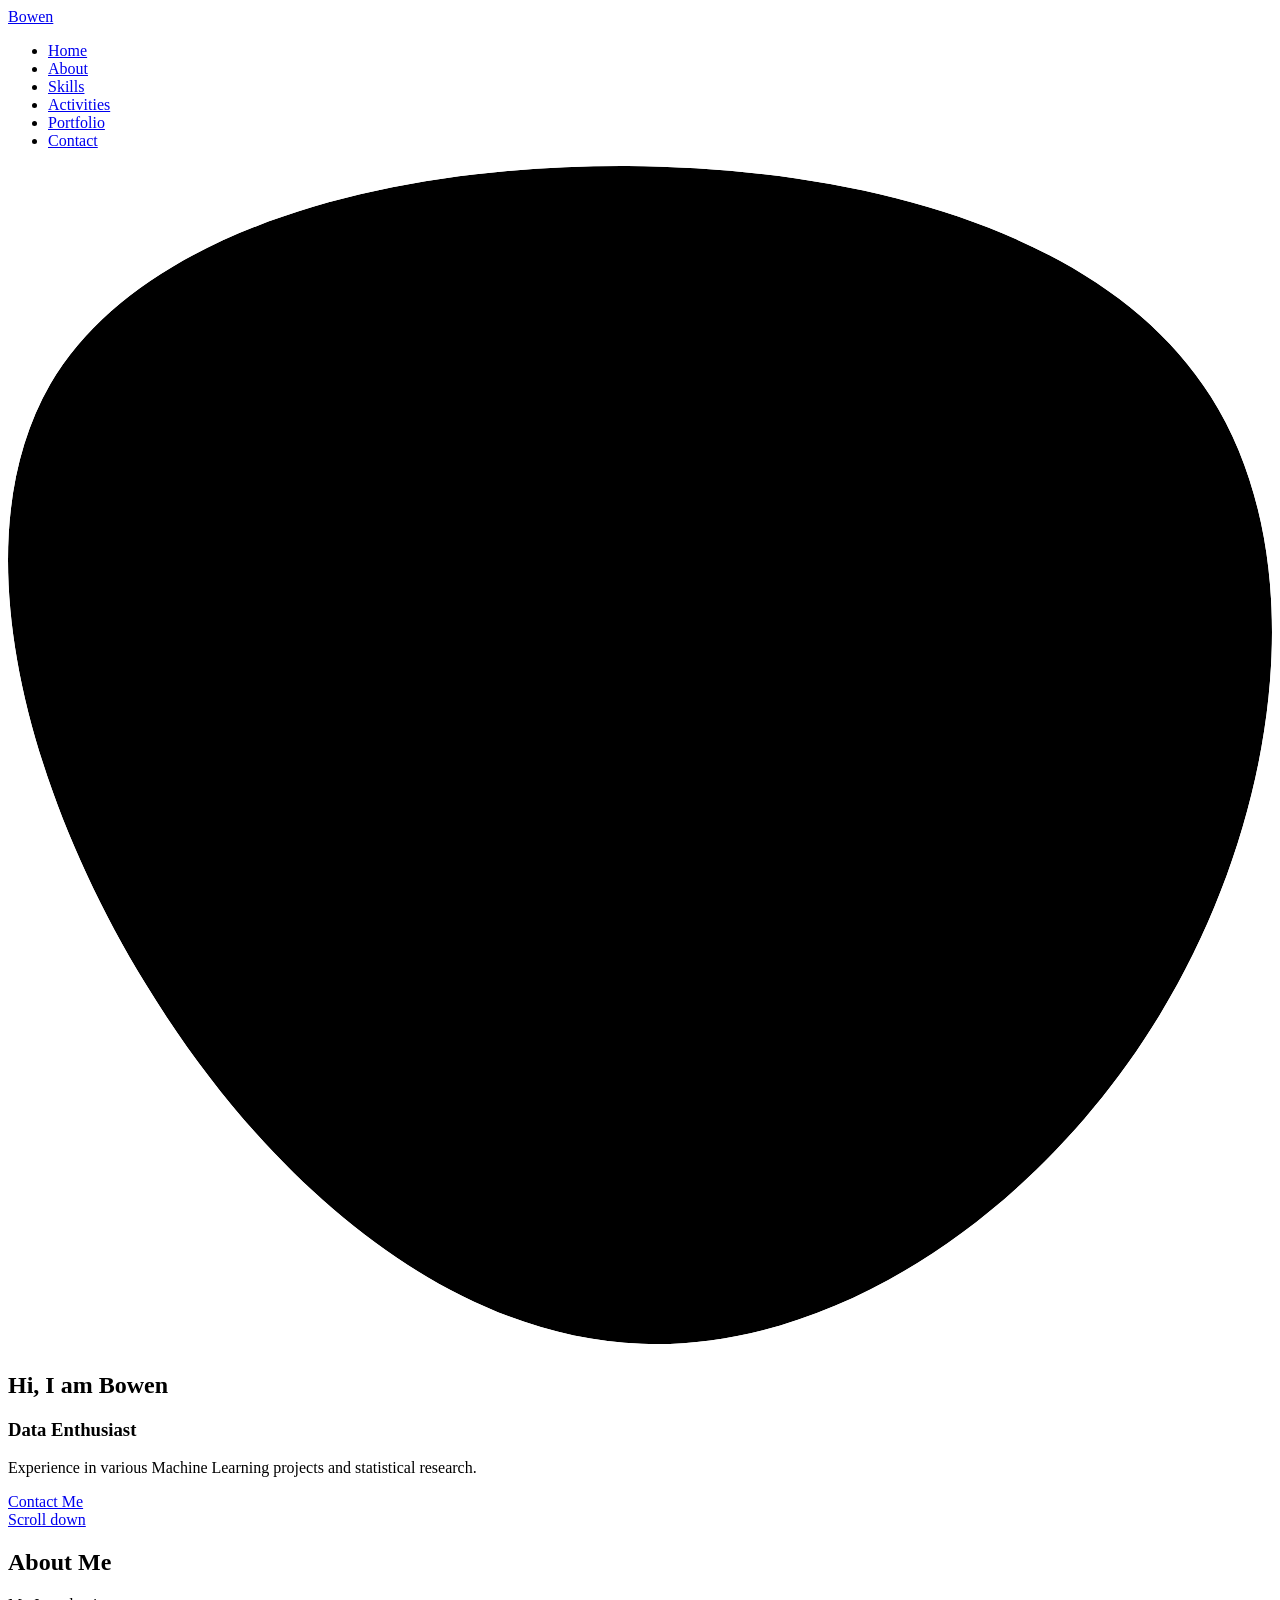
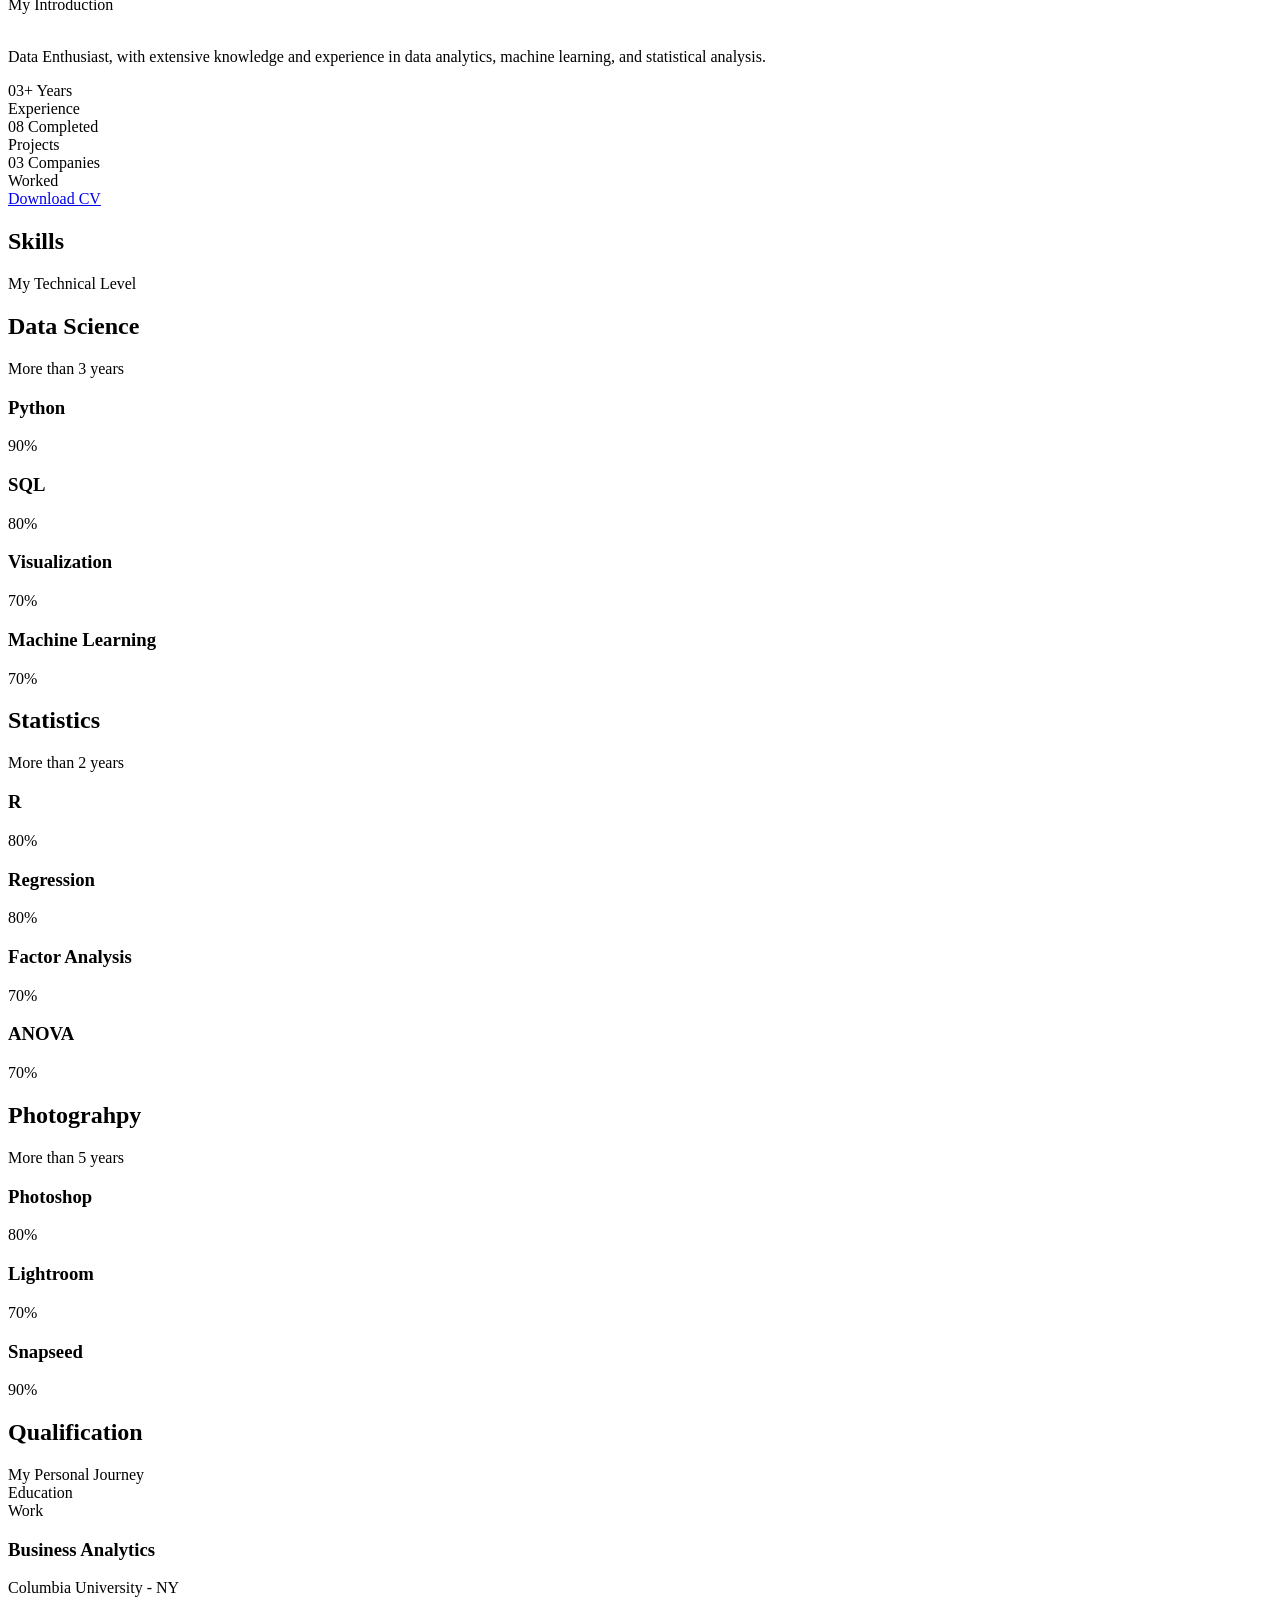
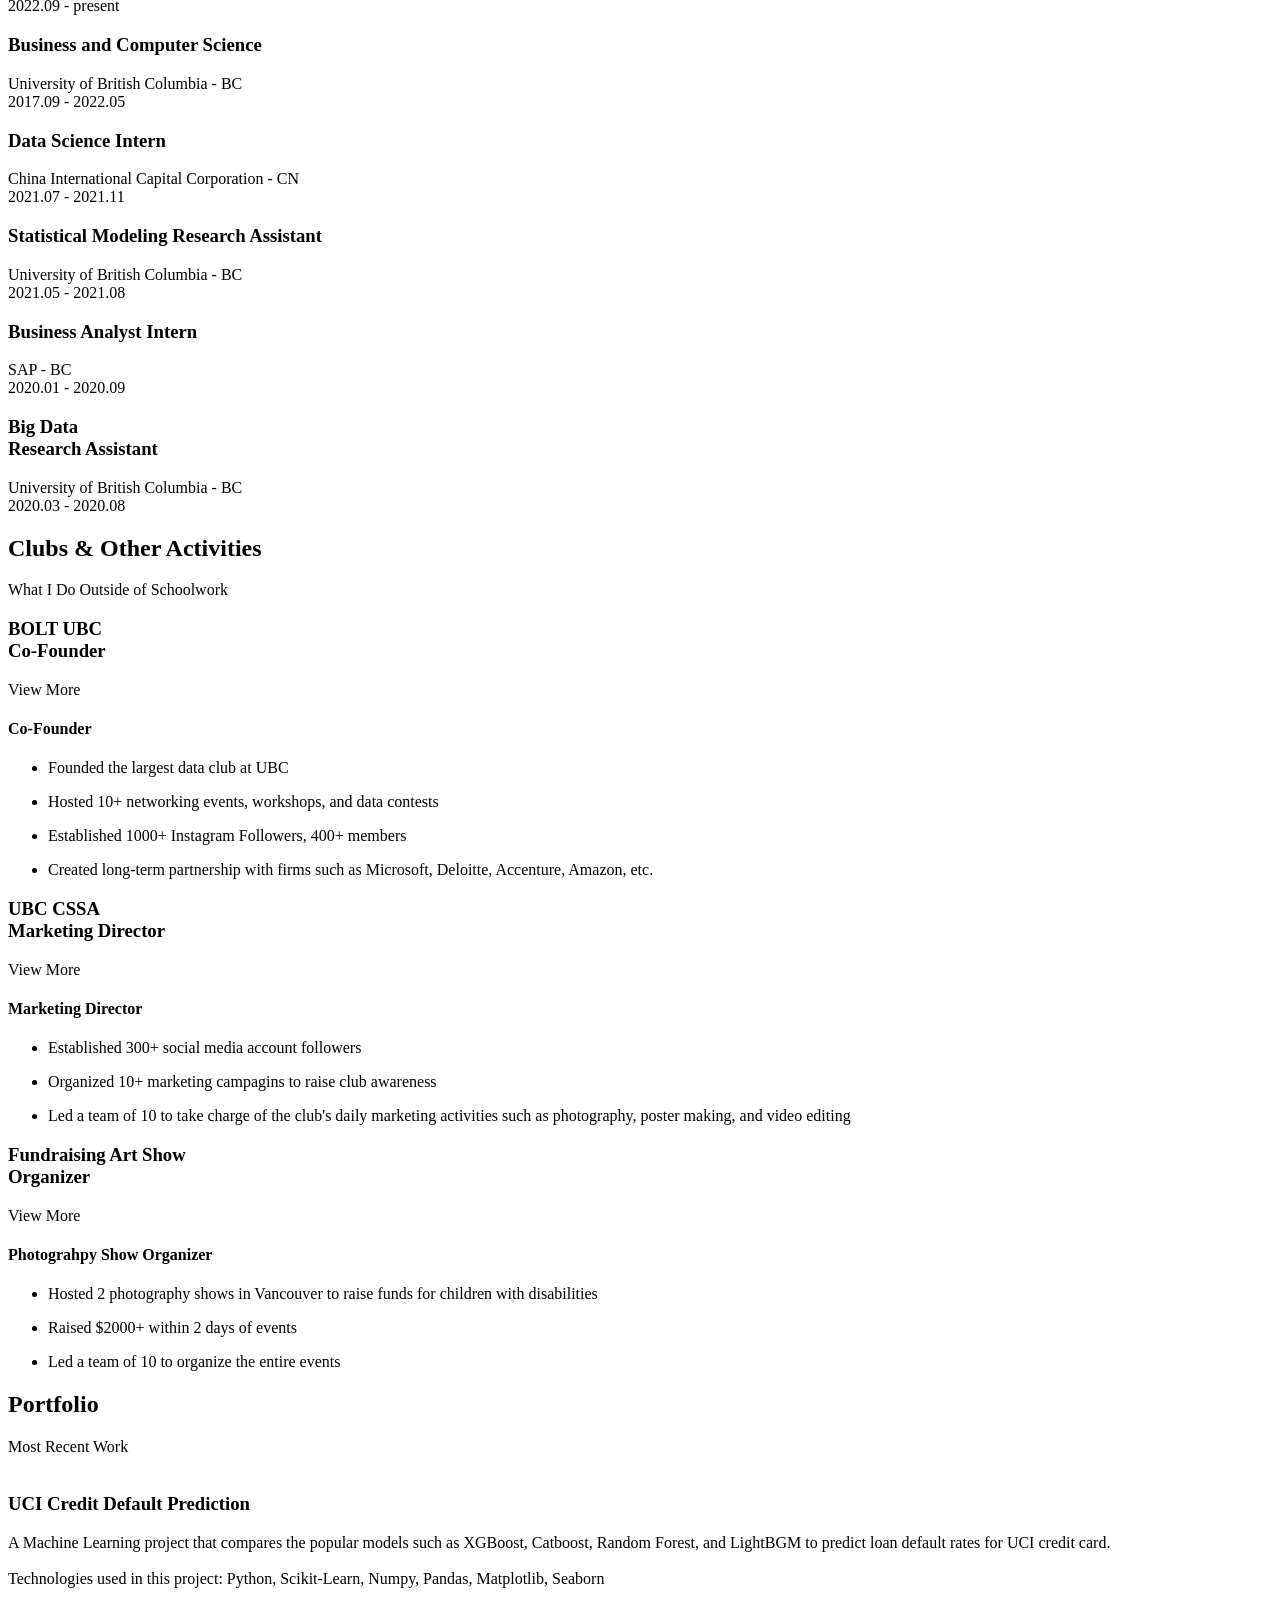
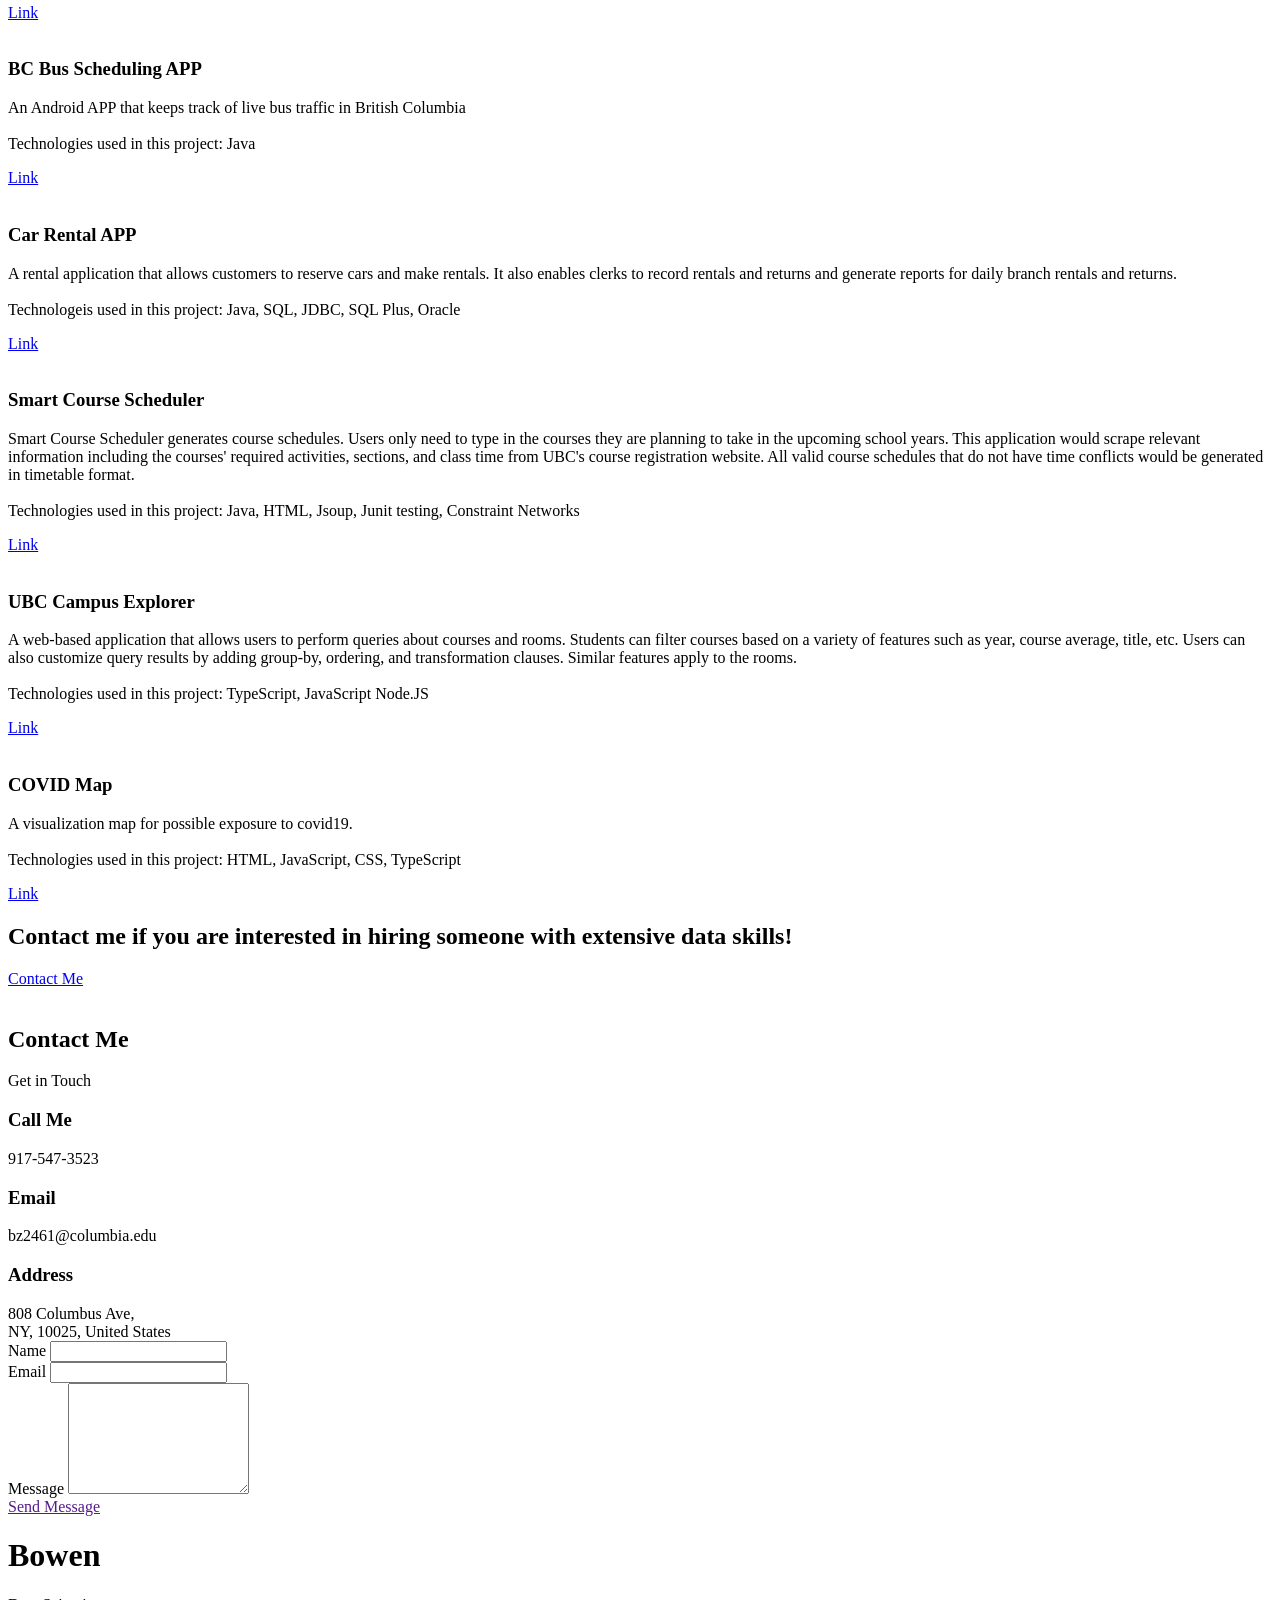
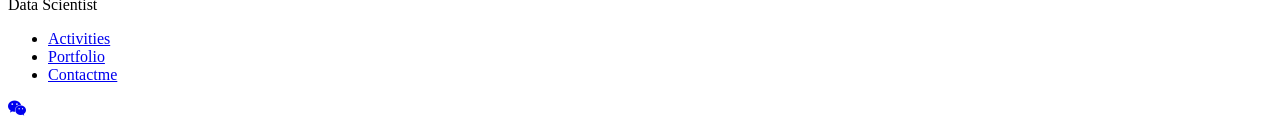
==== index.html @ bcf2b5b4 "Add files via upload" ====
<!DOCTYPE html>
<html lang="en">
  <head>
    <meta charset="UTF-8" />
    <meta name="viewport" content="width=device-width, initial-scale=1.0" />

    <!--==================== UNICONS ====================-->
    <link
      rel="stylesheet"
      href="https://unicons.iconscout.com/release/v4.0.0/css/line.css"
    />

    <!--==================== WeChat CSS ====================-->
    <link
      rel="stylesheet"
      href="https://cdnjs.cloudflare.com/ajax/libs/font-awesome/4.7.0/css/font-awesome.min.css"
    />

    <!--==================== SWIPER CSS ====================-->
    <link rel="stylesheet" href="assets/css/swiper-bundle.min.css" />

    <!--==================== CSS ====================-->
    <link rel="stylesheet" href="assets/css/styles.css" />

    <title>Responsive Portfolio Website</title>
  </head>
  <body>
    <!--==================== HEADER ====================-->
    <header class="header" id="header">
      <nav class="nav container">
        <a href="#" class="nav__logo">Bowen</a>
        <div class="nav__menu" id="nav-menu">
          <ul class="nav__list grid">
            <li class="nav__item">
              <a href="#home" class="nav__link active-link">
                <i class="uil uil-estate nav__icon"></i> Home
              </a>
            </li>
            <li class="nav__item">
              <a href="#about" class="nav__link">
                <i class="uil uil-user nav__icon"></i> About
              </a>
            </li>
            <li class="nav__item">
              <a href="#skills" class="nav__link">
                <i class="uil uil-file-alt nav__icon"></i> Skills
              </a>
            </li>
            <li class="nav__item">
              <a href="#services" class="nav__link">
                <i class="uil uil-rocket nav__icon"></i> Activities
              </a>
            </li>
            <li class="nav__item">
              <a href="#portfolio" class="nav__link">
                <i class="uil uil-scenery nav__icon"></i> Portfolio
              </a>
            </li>
            <li class="nav__item">
              <a href="#contact" class="nav__link">
                <i class="uil uil-message nav__icon"></i> Contact
              </a>
            </li>
          </ul>
          <i class="uil uil-times nav__close" id="nav-close"></i>
        </div>

        <div class="nav__btns">
          <!--Theme Change Button-->
          <i class="uil uil-moon change__theme" id="theme-button"></i>

          <div class="nav__toggle" id="nav-toggle">
            <i class="uil uil-apps"></i>
          </div>
        </div>
      </nav>
    </header>

    <!--==================== MAIN ====================-->
    <main class="main">
      <!--==================== HOME ====================-->
      <section class="home section" id="home">
        <div class="home__container container grid">
          <div class="home__content grid">
            <div class="home__social">
              <a
                href="https://www.linkedin.com/in/bowen-zhang0720/"
                target="_blank"
                class="home__social-icon"
              >
                <i class="uil uil-linkedin-alt"></i>
              </a>
              <a
                href="https://www.instagram.com/bowenzhang99/"
                target="_blank"
                class="home__social-icon"
              >
                <i class="uil uil-instagram alt"></i>
              </a>
              <a
                href="https://github.com/donottakemyusername"
                target="_blank"
                class="home__social-icon"
              >
                <i class="uil uil-github-alt"></i>
              </a>
            </div>

            <div class="home__img">
              <svg
                class="home__blob"
                viewBox="0 0 200 187"
                xmlns="http://www.w3.org/2000/svg"
                xmlns:xlink="http://www.w3.org/1999/xlink"
              >
                <mask id="mask0" mask-type="alpha">
                  <path
                    d="M190.312 36.4879C206.582 62.1187 201.309 102.826 182.328 134.186C163.346 165.547 
                    130.807 187.559 100.226 186.353C69.6454 185.297 41.0228 161.023 21.7403 129.362C2.45775 
                    97.8511 -7.48481 59.1033 6.67581 34.5279C20.9871 10.1032 59.7028 -0.149132 97.9666 
                    0.00163737C136.23 0.303176 174.193 10.857 190.312 36.4879Z"
                  />
                </mask>
                <g mask="url(#mask0)">
                  <path
                    d="M190.312 36.4879C206.582 62.1187 201.309 102.826 182.328 134.186C163.346 
                    165.547 130.807 187.559 100.226 186.353C69.6454 185.297 41.0228 161.023 21.7403 
                    129.362C2.45775 97.8511 -7.48481 59.1033 6.67581 34.5279C20.9871 10.1032 59.7028 
                    -0.149132 97.9666 0.00163737C136.23 0.303176 174.193 10.857 190.312 36.4879Z"
                  />
                  <image
                    class="home__blob-img"
                    x="4.5"
                    y="5"
                    xlink:href="assets/img/perfil.png"
                  />
                </g>
              </svg>
            </div>

            <div class="home__data">
              <h1 class="home__title">Hi, I am Bowen</h1>
              <h3 class="home__subtitle">Data Enthusiast</h3>
              <p class="home__description">
                Experience in various Machine Learning projects and statistical
                research.
              </p>
              <a href="#contact" class="button button--flex">
                Contact Me<i class="uil uil-message button__icon"></i>
              </a>
            </div>
          </div>
          <div class="home__scroll">
            <a href="#about" class="home__scroll-button button--flex">
              <i class="uil uil-mouse-alt home__scroll-mouse"></i>
              <span class="home__scroll-name">Scroll down</span>
              <i class="uil uil-arrow-down home__scroll-arrow"></i>
            </a>
          </div>
        </div>
      </section>

      <!--==================== ABOUT ====================-->
      <section class="about section" id="about">
        <h2 class="section__title">About Me</h2>
        <span class="section__subtitle">My Introduction</span>

        <div class="about__container container grid">
          <img src="assets/img/about.jpg" alt="" class="about__img" />

          <div class="about__data">
            <p class="about__description">
              Data Enthusiast, with extensive knowledge and experience in data
              analytics, machine learning, and statistical analysis.
            </p>

            <div class="about__info">
              <div>
                <span class="about__info-title">03+</span>
                <span class="about__info-name"
                  >Years <br />
                  Experience</span
                >
              </div>
              <div>
                <span class="about__info-title">08</span>
                <span class="about__info-name"
                  >Completed <br />
                  Projects</span
                >
              </div>
              <div>
                <span class="about__info-title">03</span>
                <span class="about__info-name"
                  >Companies <br />
                  Worked</span
                >
              </div>
            </div>

            <div class="about__buttons">
              <a
                download=""
                href="assets/pdf/Bowen-Cv.pdf"
                class="button button--flex"
              >
                Download CV<i class="uil uil-download-alt button__icon"></i>
              </a>
            </div>
          </div>
        </div>
      </section>

      <!--==================== SKILLS ====================-->
      <section class="skills section" id="skills">
        <h2 class="section__title">Skills</h2>
        <span class="section__subtitle">My Technical Level</span>

        <div class="skills__container container grid">
          <div>
            <!--==================== SKILLS 1====================-->
            <div class="skills__content skills__open">
              <div class="skills__header">
                <i class="uil uil-database skills__icon"></i>

                <div>
                  <h1 class="skills__titles">Data Science</h1>
                  <span class="skills__subtitle">More than 3 years</span>
                </div>

                <i class="uil uil-angle-down skills__arrow"></i>
              </div>
              <div class="skills__list grid">
                <div class="skills__data">
                  <div class="skills__titles">
                    <h3 class="skills__name">Python</h3>
                    <span class="skills__number">90%</span>
                  </div>
                  <div class="skills__bar">
                    <span class="skills__percentage skills__python"></span>
                  </div>
                </div>

                <div class="skills__data">
                  <div class="skills__titles">
                    <h3 class="skills__name">SQL</h3>
                    <span class="skills__number">80%</span>
                  </div>
                  <div class="skills__bar">
                    <span class="skills__percentage skills__sql"></span>
                  </div>
                </div>

                <div class="skills__data">
                  <div class="skills__titles">
                    <h3 class="skills__name">Visualization</h3>
                    <span class="skills__number">70%</span>
                  </div>
                  <div class="skills__bar">
                    <span
                      class="skills__percentage skills__visualization"
                    ></span>
                  </div>
                </div>

                <div class="skills__data">
                  <div class="skills__titles">
                    <h3 class="skills__name">Machine Learning</h3>
                    <span class="skills__number">70%</span>
                  </div>
                  <div class="skills__bar">
                    <span class="skills__percentage skills__ml"></span>
                  </div>
                </div>
              </div>
            </div>

            <!--==================== SKILLS 2====================-->
            <div class="skills__content skills__close">
              <div class="skills__header">
                <i class="uil uil-chart skills__icon"></i>

                <div>
                  <h1 class="skills__titles">Statistics</h1>
                  <span class="skills__subtitle">More than 2 years</span>
                </div>

                <i class="uil uil-angle-down skills__arrow"></i>
              </div>
              <div class="skills__list grid">
                <div class="skills__data">
                  <div class="skills__titles">
                    <h3 class="skills__name">R</h3>
                    <span class="skills__number">80%</span>
                  </div>
                  <div class="skills__bar">
                    <span class="skills__percentage skills__r"></span>
                  </div>
                </div>

                <div class="skills__data">
                  <div class="skills__titles">
                    <h3 class="skills__name">Regression</h3>
                    <span class="skills__number">80%</span>
                  </div>
                  <div class="skills__bar">
                    <span class="skills__percentage skills__regression"></span>
                  </div>
                </div>

                <div class="skills__data">
                  <div class="skills__titles">
                    <h3 class="skills__name">Factor Analysis</h3>
                    <span class="skills__number">70%</span>
                  </div>
                  <div class="skills__bar">
                    <span class="skills__percentage skills__fa"></span>
                  </div>
                </div>

                <div class="skills__data">
                  <div class="skills__titles">
                    <h3 class="skills__name">ANOVA</h3>
                    <span class="skills__number">70%</span>
                  </div>
                  <div class="skills__bar">
                    <span class="skills__percentage skills__anova"></span>
                  </div>
                </div>
              </div>
            </div>
          </div>

          <div>
            <!--==================== SKILLS 3====================-->
            <div class="skills__content skills__close">
              <div class="skills__header">
                <i class="uil uil-camera skills__icon"></i>

                <div>
                  <h1 class="skills__titles">Photograhpy</h1>
                  <span class="skills__subtitle">More than 5 years</span>
                </div>

                <i class="uil uil-angle-down skills__arrow"></i>
              </div>
              <div class="skills__list grid">
                <div class="skills__data">
                  <div class="skills__titles">
                    <h3 class="skills__name">Photoshop</h3>
                    <span class="skills__number">80%</span>
                  </div>
                  <div class="skills__bar">
                    <span class="skills__percentage skills__photoshop"></span>
                  </div>
                </div>

                <div class="skills__data">
                  <div class="skills__titles">
                    <h3 class="skills__name">Lightroom</h3>
                    <span class="skills__number">70%</span>
                  </div>
                  <div class="skills__bar">
                    <span class="skills__percentage skills__lightroom"></span>
                  </div>
                </div>

                <div class="skills__data">
                  <div class="skills__titles">
                    <h3 class="skills__name">Snapseed</h3>
                    <span class="skills__number">90%</span>
                  </div>
                  <div class="skills__bar">
                    <span class="skills__percentage skills__snapseed"></span>
                  </div>
                </div>
              </div>
            </div>
          </div>
        </div>
      </section>

      <!--==================== QUALIFICATION ====================-->
      <section class="qualification section">
        <h2 class="section__title">Qualification</h2>
        <span class="section__subtitle">My Personal Journey</span>

        <div class="qualification__container container">
          <div class="qualification__tabs">
            <div
              class="qualification__button button--flex qualification__active"
              data-target="#education"
            >
              <i class="uil uil-graduation-cap qualification__icon"></i>
              Education
            </div>

            <div class="qualification__button button--flex" data-target="#work">
              <i class="uil uil-briefcase qualification__icon"></i>
              Work
            </div>
          </div>

          <div class="qualification__sections">
            <!--==================== QUALIFICATION CONTENT 1 ====================-->
            <div
              class="qualification__content qualification__active"
              data-content
              id="education"
            >
              <!--==================== QUALIFICATION 1 ====================-->
              <div class="qualification__data">
                <div>
                  <h3 class="qualification__title">Business Analytics</h3>
                  <span class="qualification__subtitle"
                    >Columbia University - NY</span
                  >
                  <div class="qualification__calendar">
                    <i class="uil uil-calendar-alt"></i>
                    2022.09 - present
                  </div>
                </div>

                <div>
                  <span class="qualification__rounder"></span>
                  <span class="qualification__line"></span>
                </div>
              </div>

              <!--==================== QUALIFICATION 2 ====================-->
              <div class="qualification__data">
                <div></div>
                <div>
                  <span class="qualification__rounder"></span>
                </div>
                <div>
                  <h3 class="qualification__title">
                    Business and Computer Science
                  </h3>
                  <span class="qualification__subtitle"
                    >University of British Columbia - BC</span
                  >
                  <div class="qualification__calendar">
                    <i class="uil uil-calendar-alt"></i>
                    2017.09 - 2022.05
                  </div>
                </div>
              </div>
            </div>

            <!--==================== QUALIFICATION CONTENT 2 ====================-->
            <div class="qualification__content" data-content id="work">
              <!--==================== QUALIFICATION 1 ====================-->
              <div class="qualification__data">
                <div>
                  <h3 class="qualification__title">Data Science Intern</h3>
                  <span class="qualification__subtitle"
                    >China International Capital Corporation - CN</span
                  >
                  <div class="qualification__calendar">
                    <i class="uil uil-calendar-alt"></i>
                    2021.07 - 2021.11
                  </div>
                </div>

                <div>
                  <span class="qualification__rounder"></span>
                  <span class="qualification__line"></span>
                </div>
              </div>

              <!--==================== QUALIFICATION 2 ====================-->
              <div class="qualification__data">
                <div></div>
                <div>
                  <span class="qualification__rounder"></span>
                  <span class="qualification__line"></span>
                </div>
                <div>
                  <h3 class="qualification__title">
                    Statistical Modeling Research Assistant
                  </h3>
                  <span class="qualification__subtitle"
                    >University of British Columbia - BC</span
                  >
                  <div class="qualification__calendar">
                    <i class="uil uil-calendar-alt"></i>
                    2021.05 - 2021.08
                  </div>
                </div>
              </div>

              <!--==================== QUALIFICATION 3 ====================-->
              <div class="qualification__data">
                <div>
                  <h3 class="qualification__title">Business Analyst Intern</h3>
                  <span class="qualification__subtitle">SAP - BC</span>
                  <div class="qualification__calendar">
                    <i class="uil uil-calendar-alt"></i>
                    2020.01 - 2020.09
                  </div>
                </div>
                <div>
                  <span class="qualification__rounder"></span>
                  <span class="qualification__line"></span>
                </div>
              </div>

              <!--==================== QUALIFICATION 4 ====================-->
              <div class="qualification__data">
                <div></div>
                <div>
                  <span class="qualification__rounder"></span>
                </div>
                <div>
                  <h3 class="qualification__title">
                    Big Data <br />
                    Research Assistant
                  </h3>
                  <span class="qualification__subtitle"
                    >University of British Columbia - BC</span
                  >
                  <div class="qualification__calendar">
                    <i class="uil uil-calendar-alt"></i>
                    2020.03 - 2020.08
                  </div>
                </div>
              </div>
            </div>
          </div>
        </div>
      </section>

      <!--==================== SERVICES ====================-->
      <section class="services section" id="services">
        <h2 class="section__title">Clubs & Other Activities</h2>
        <span class="section__subtitle">What I Do Outside of Schoolwork</span>

        <div class="services__container container grid">
          <!--==================== SERVICES 1 ====================-->
          <div class="services__content">
            <div>
              <i class="uil uil-lightbulb-alt services__icon"></i>
              <h3 class="services__title">BOLT UBC <br />Co-Founder</h3>
            </div>

            <span
              class="button button--flex button--small button--link services__button"
            >
              View More
              <i class="uil uil-arrow-right button__icon"></i>
            </span>

            <div class="services__modal">
              <div class="services__modal-content">
                <h4 class="services__modal-title">Co-Founder</h4>
                <i class="uil uil-times services__modal-close"></i>

                <ul class="services__modal-services grid">
                  <li class="services__modal-service">
                    <i class="uil uil-check-circle services__modal-icon"></i>
                    <p>Founded the largest data club at UBC</p>
                  </li>
                  <li class="services__modal-service">
                    <i class="uil uil-check-circle services__modal-icon"></i>
                    <p>
                      Hosted 10+ networking events, workshops, and data contests
                    </p>
                  </li>
                  <li class="services__modal-service">
                    <i class="uil uil-check-circle services__modal-icon"></i>
                    <p>Established 1000+ Instagram Followers, 400+ members</p>
                  </li>
                  <li class="services__modal-service">
                    <i class="uil uil-check-circle services__modal-icon"></i>
                    <p>
                      Created long-term partnership with firms such as
                      Microsoft, Deloitte, Accenture, Amazon, etc.
                    </p>
                  </li>
                </ul>
              </div>
            </div>
          </div>
          <!--==================== SERVICES 2 ====================-->
          <div class="services__content">
            <div>
              <i class="uil uil-instagram services__icon"></i>
              <h3 class="services__title">
                UBC CSSA <br />
                Marketing Director
              </h3>
            </div>

            <span
              class="button button--flex button--small button--link services__button"
            >
              View More
              <i class="uil uil-arrow-right button__icon"></i>
            </span>

            <div class="services__modal">
              <div class="services__modal-content">
                <h4 class="services__modal-title">Marketing Director</h4>
                <i class="uil uil-times services__modal-close"></i>

                <ul class="services__modal-services grid">
                  <li class="services__modal-service">
                    <i class="uil uil-check-circle services__modal-icon"></i>
                    <p>Established 300+ social media account followers</p>
                  </li>
                  <li class="services__modal-service">
                    <i class="uil uil-check-circle services__modal-icon"></i>
                    <p>
                      Organized 10+ marketing campagins to raise club awareness
                    </p>
                  </li>
                  <li class="services__modal-service">
                    <i class="uil uil-check-circle services__modal-icon"></i>
                    <p>
                      Led a team of 10 to take charge of the club's daily
                      marketing activities such as photography, poster making,
                      and video editing
                    </p>
                  </li>
                </ul>
              </div>
            </div>
          </div>
          <!--==================== SERVICES 3 ====================-->
          <div class="services__content">
            <div>
              <i class="uil uil-dollar-alt services__icon"></i>
              <h3 class="services__title">
                Fundraising Art Show <br />
                Organizer
              </h3>
            </div>

            <span
              class="button button--flex button--small button--link services__button"
            >
              View More
              <i class="uil uil-arrow-right button__icon"></i>
            </span>

            <div class="services__modal">
              <div class="services__modal-content">
                <h4 class="services__modal-title">
                  Photograhpy Show Organizer
                </h4>
                <i class="uil uil-times services__modal-close"></i>

                <ul class="services__modal-services grid">
                  <li class="services__modal-service">
                    <i class="uil uil-check-circle services__modal-icon"></i>
                    <p>
                      Hosted 2 photography shows in Vancouver to raise funds for
                      children with disabilities
                    </p>
                  </li>
                  <li class="services__modal-service">
                    <i class="uil uil-check-circle services__modal-icon"></i>
                    <p>Raised $2000+ within 2 days of events</p>
                  </li>
                  <li class="services__modal-service">
                    <i class="uil uil-check-circle services__modal-icon"></i>
                    <p>Led a team of 10 to organize the entire events</p>
                  </li>
                </ul>
              </div>
            </div>
          </div>
        </div>
      </section>
      <!--==================== PORTFOLIO ====================-->
      <section class="portfolio section" id="portfolio">
        <h2 class="section__title">Portfolio</h2>
        <span class="section__subtitle">Most Recent Work</span>

        <div class="portfolio__container container swiper-container">
          <div class="swiper-wrapper">
            <!--==================== PORTFOLIO 1 ====================-->
            <div class="portfolio__content grid swiper-slide">
              <img
                src="assets/img/portfolio6.jpg"
                alt=""
                class="portfolio__img"
              />

              <div class="portfolio__data">
                <h3 class="portfolio__title">UCI Credit Default Prediction</h3>
                <p class="portfolio__description">
                  A Machine Learning project that compares the popular models
                  such as XGBoost, Catboost, Random Forest, and LightBGM to
                  predict loan default rates for UCI credit card.<br /><br />
                  Technologies used in this project: Python, Scikit-Learn,
                  Numpy, Pandas, Matplotlib, Seaborn
                </p>
                <a
                  href="https://github.com/donottakemyusername/UCI-Credit-Default-Prediction"
                  class="button button--flex button--small portfolio__button"
                >
                  Link
                  <i class="uil uil-arrow-right button__icon"></i>
                </a>
              </div>
            </div>
            <!--==================== PORTFOLIO 2 ====================-->
            <div class="portfolio__content grid swiper-slide">
              <img
                src="assets/img/portfolio5.jpg"
                alt=""
                class="portfolio__img"
              />

              <div class="portfolio__data">
                <h3 class="portfolio__title">BC Bus Scheduling APP</h3>
                <p class="portfolio__description">
                  An Android APP that keeps track of live bus traffic in British
                  Columbia<br /><br />Technologies used in this project: Java
                </p>
                <a
                  href="https://github.com/donottakemyusername/BC_Bus_Scheduling"
                  class="button button--flex button--small portfolio__button"
                >
                  Link
                  <i class="uil uil-arrow-right button__icon"></i>
                </a>
              </div>
            </div>
            <!--==================== PORTFOLIO 3 ====================-->
            <div class="portfolio__content grid swiper-slide">
              <img
                src="assets/img/portfolio7.jpg"
                alt=""
                class="portfolio__img"
              />

              <div class="portfolio__data">
                <h3 class="portfolio__title">Car Rental APP</h3>
                <p class="portfolio__description">
                  A rental application that allows customers to reserve cars and
                  make rentals. It also enables clerks to record rentals and
                  returns and generate reports for daily branch rentals and
                  returns.<br /><br />
                  Technologeis used in this project: Java, SQL, JDBC, SQL Plus,
                  Oracle
                </p>
                <a
                  href="https://github.com/donottakemyusername/CarRentalAPP"
                  class="button button--flex button--small portfolio__button"
                >
                  Link
                  <i class="uil uil-arrow-right button__icon"></i>
                </a>
              </div>
            </div>

            <!--==================== PORTFOLIO 4 ====================-->
            <div class="portfolio__content grid swiper-slide">
              <img
                src="assets/img/portfolio8.jpg"
                alt=""
                class="portfolio__img"
              />

              <div class="portfolio__data">
                <h3 class="portfolio__title">Smart Course Scheduler</h3>
                <p class="portfolio__description">
                  Smart Course Scheduler generates course schedules. Users only
                  need to type in the courses they are planning to take in the
                  upcoming school years. This application would scrape relevant
                  information including the courses' required activities,
                  sections, and class time from UBC's course registration
                  website. All valid course schedules that do not have time
                  conflicts would be generated in timetable format.
                  <br /><br />Technologies used in this project: Java, HTML,
                  Jsoup, Junit testing, Constraint Networks
                </p>
                <a
                  href="https://github.com/donottakemyusername/SmartScheduler"
                  class="button button--flex button--small portfolio__button"
                >
                  Link
                  <i class="uil uil-arrow-right button__icon"></i>
                </a>
              </div>
            </div>
            <!--==================== PORTFOLIO 5 ====================-->
            <div class="portfolio__content grid swiper-slide">
              <img
                src="assets/img/portfolio9.jpg"
                alt=""
                class="portfolio__img"
              />

              <div class="portfolio__data">
                <h3 class="portfolio__title">UBC Campus Explorer</h3>
                <p class="portfolio__description">
                  A web-based application that allows users to perform queries
                  about courses and rooms. Students can filter courses based on
                  a variety of features such as year, course average, title,
                  etc. Users can also customize query results by adding
                  group-by, ordering, and transformation clauses. Similar
                  features apply to the rooms.
                  <br /><br />Technologies used in this project: TypeScript,
                  JavaScript Node.JS
                </p>
                <a
                  href="https://github.com/donottakemyusername/InsightUBC"
                  class="button button--flex button--small portfolio__button"
                >
                  Link
                  <i class="uil uil-arrow-right button__icon"></i>
                </a>
              </div>
            </div>

            <!--==================== PORTFOLIO 6 ====================-->
            <div class="portfolio__content grid swiper-slide">
              <img
                src="assets/img/portfolio10.jpg"
                alt=""
                class="portfolio__img"
              />

              <div class="portfolio__data">
                <h3 class="portfolio__title">COVID Map</h3>
                <p class="portfolio__description">
                  A visualization map for possible exposure to covid19.
                  <br /><br />Technologies used in this project: HTML,
                  JavaScript, CSS, TypeScript
                </p>
                <a
                  href="https://github.com/donottakemyusername/CovidMap"
                  class="button button--flex button--small portfolio__button"
                >
                  Link
                  <i class="uil uil-arrow-right button__icon"></i>
                </a>
              </div>
            </div>
          </div>

          <!-- create swiper button and pagination-->
          <div class="swiper-button-next">
            <i class="uil uil-angle-right-b swiper-portfolio-icon"></i>
          </div>
          <div class="swiper-button-prev">
            <i class="uil uil-angle-left-b swiper-portfolio-icon"></i>
          </div>
          <div class="swiper-pagination"></div>
        </div>
      </section>

      <!--==================== PROJECT IN MIND ====================-->
      <section class="project section">
        <div class="project__bg">
          <div class="project__container container grid">
            <div class="project__data">
              <h2 class="project__title">
                Contact me if you are interested in hiring someone with
                extensive data skills!
              </h2>
              <a href="#contact" class="button button--flex button--white">
                Contact Me
                <i class="uil uil-message project__icon button__icon"></i>
              </a>
            </div>
            <img src="assets/img/project2.png" alt="" class="project__img" />
          </div>
        </div>
      </section>

      <!--==================== TESTIMONIAL ====================-->
      <section class="testimonial section"></section>

      <!--==================== CONTACT ME ====================-->
      <section class="contact section" id="contact">
        <h2 class="section__title">Contact Me</h2>
        <span class="section__subtitle">Get in Touch</span>

        <div class="contact__container container grid">
          <div>
            <div class="contact__information">
              <i class="uil uil-phone contact__icon"></i>

              <div>
                <h3 class="contact__title">Call Me</h3>
                <span class="contact__title">917-547-3523</span>
              </div>
            </div>
            <div class="contact__information">
              <i class="uil uil-envelope contact__icon"></i>

              <div>
                <h3 class="contact__title">Email</h3>
                <span class="contact__title">bz2461@columbia.edu</span>
              </div>
            </div>
            <div class="contact__information">
              <i class="uil uil-map-marker contact__icon"></i>

              <div>
                <h3 class="contact__title">Address</h3>
                <span class="contact__title"
                  >808 Columbus Ave, <br />NY, 10025, United States</span
                >
              </div>
            </div>
          </div>

          <form action="" class="contact__form grid">
            <div class="contact__inputs grid">
              <div class="contact__content">
                <label for="" class="contact__label">Name</label>
                <input type="text" class="contact__input" />
              </div>
              <div class="contact__content">
                <label for="" class="contact__label">Email</label>
                <input type="email" class="contact__input" />
              </div>
            </div>
            <div class="contact__content">
              <label for="" class="contact__label">Message</label>
              <textarea
                name=""
                id=""
                cols="0"
                rows="7"
                class="contact__input"
              ></textarea>
            </div>
            <div>
              <a href="" class="button button--flex">
                Send Message
                <i class="uil uil-message button__icon"></i>
              </a>
            </div>
          </form>
        </div>
      </section>
    </main>

    <!--==================== FOOTER ====================-->
    <footer class="footer">
      <div class="footer__bg">
        <div class="footer__container container grid">
          <div>
            <h1 class="footer__title">Bowen</h1>
            <span class="footer__subtitle">Data Scientist</span>
          </div>

          <ul class="footer__links">
            <li>
              <a href="#activities" class="footer__link">Activities</a>
            </li>
            <li>
              <a href="#portfolio" class="footer__link">Portfolio</a>
            </li>
            <li>
              <a href="#contact" class="footer__link">Contactme</a>
            </li>
          </ul>

          <div class="footer__socials">
            <a
              href="https://www.facebook.com/profile.php?id=100008432201532"
              class="footer__social"
            >
              <i class="uil uil-facebook"></i>
            </a>

            <a href="javascript:" class="footer__social instagram">
              <i class="uil uil-instagram"></i>
            </a>

            <a href="javascript:" class="footer__social weixin">
              <i class="fa fa-wechat"></i>
            </a>
          </div>
        </div>
      </div>
    </footer>

    <!--==================== SCROLL TOP ====================-->
    <a href="#" class="scrollup" id="scroll-up">
      <i class="uil uil-arrow-up scrollup__icon"></i>
    </a>
    <!--==================== SWIPER JS ====================-->
    <script src="assets/js/swiper-bundle.min.js"></script>

    <!--==================== MAIN JS ====================-->
    <script src="assets/js/main.js"></script>
  </body>
</html>
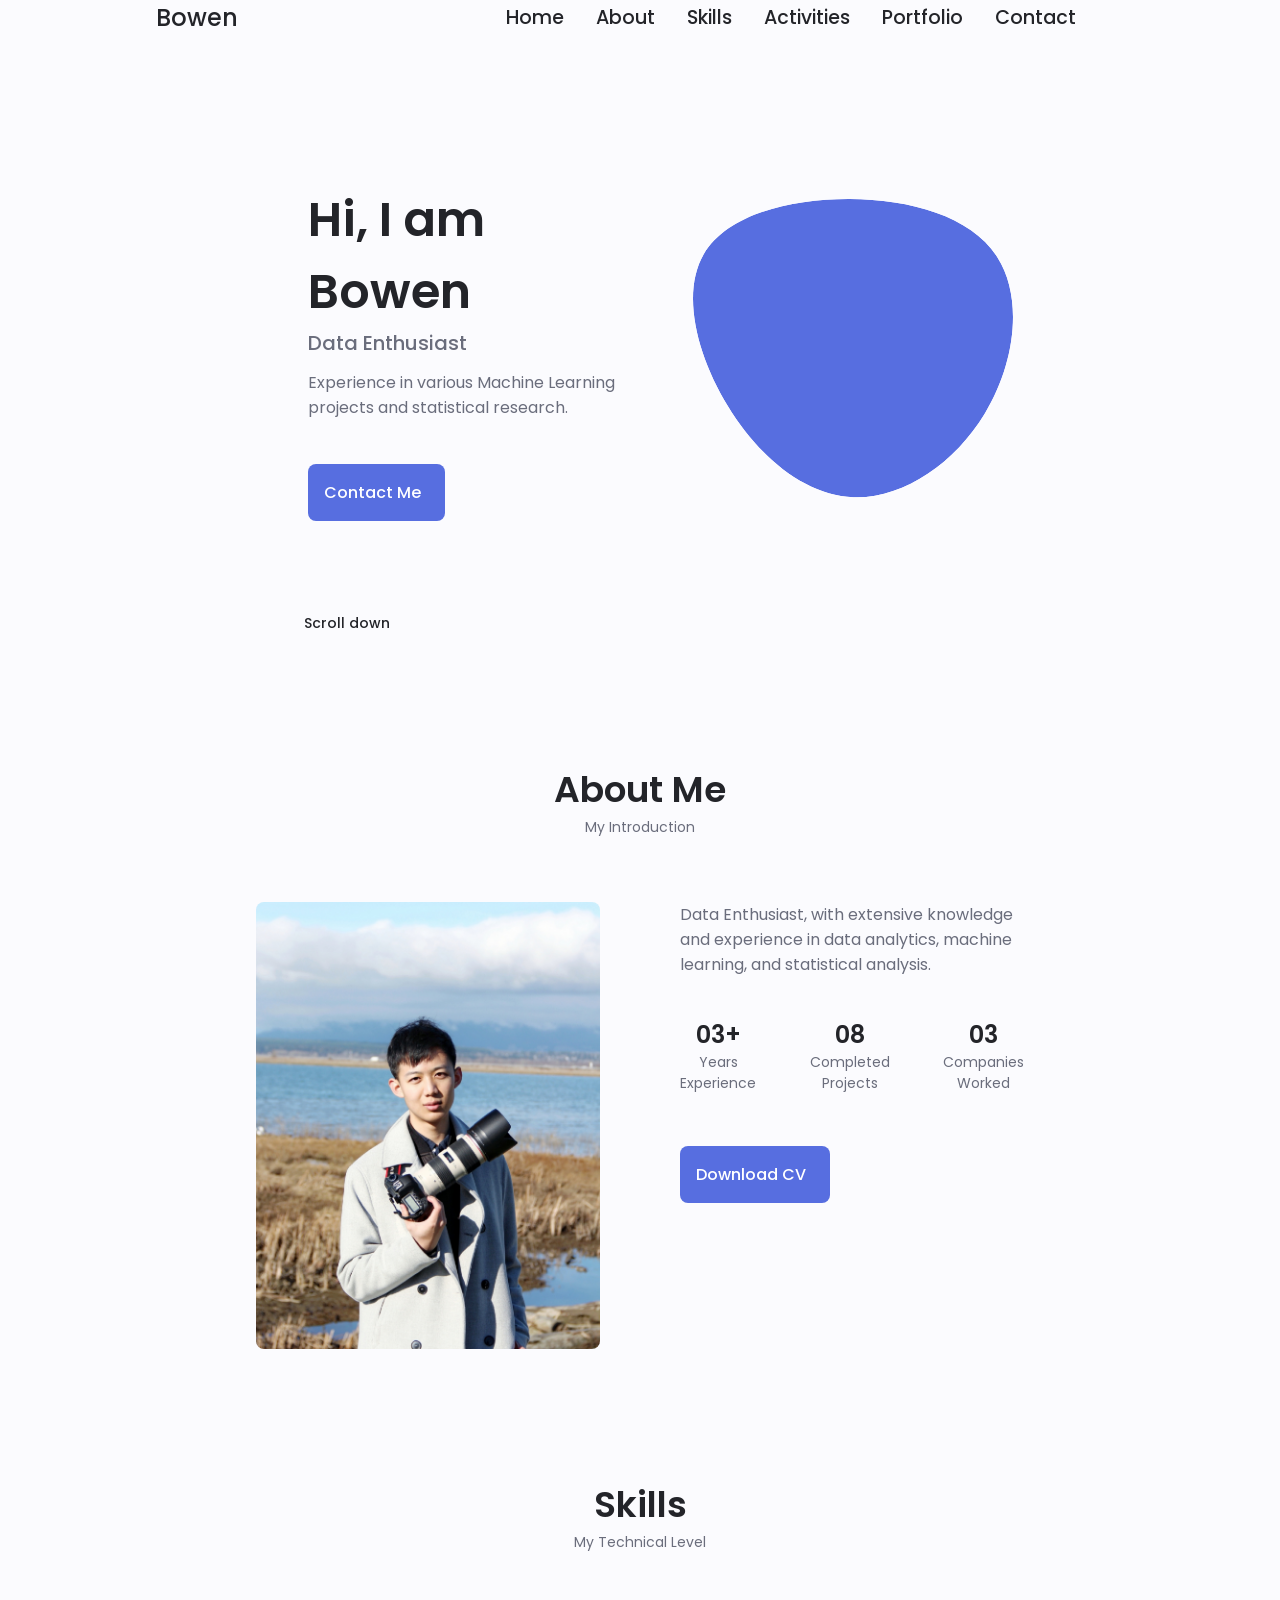
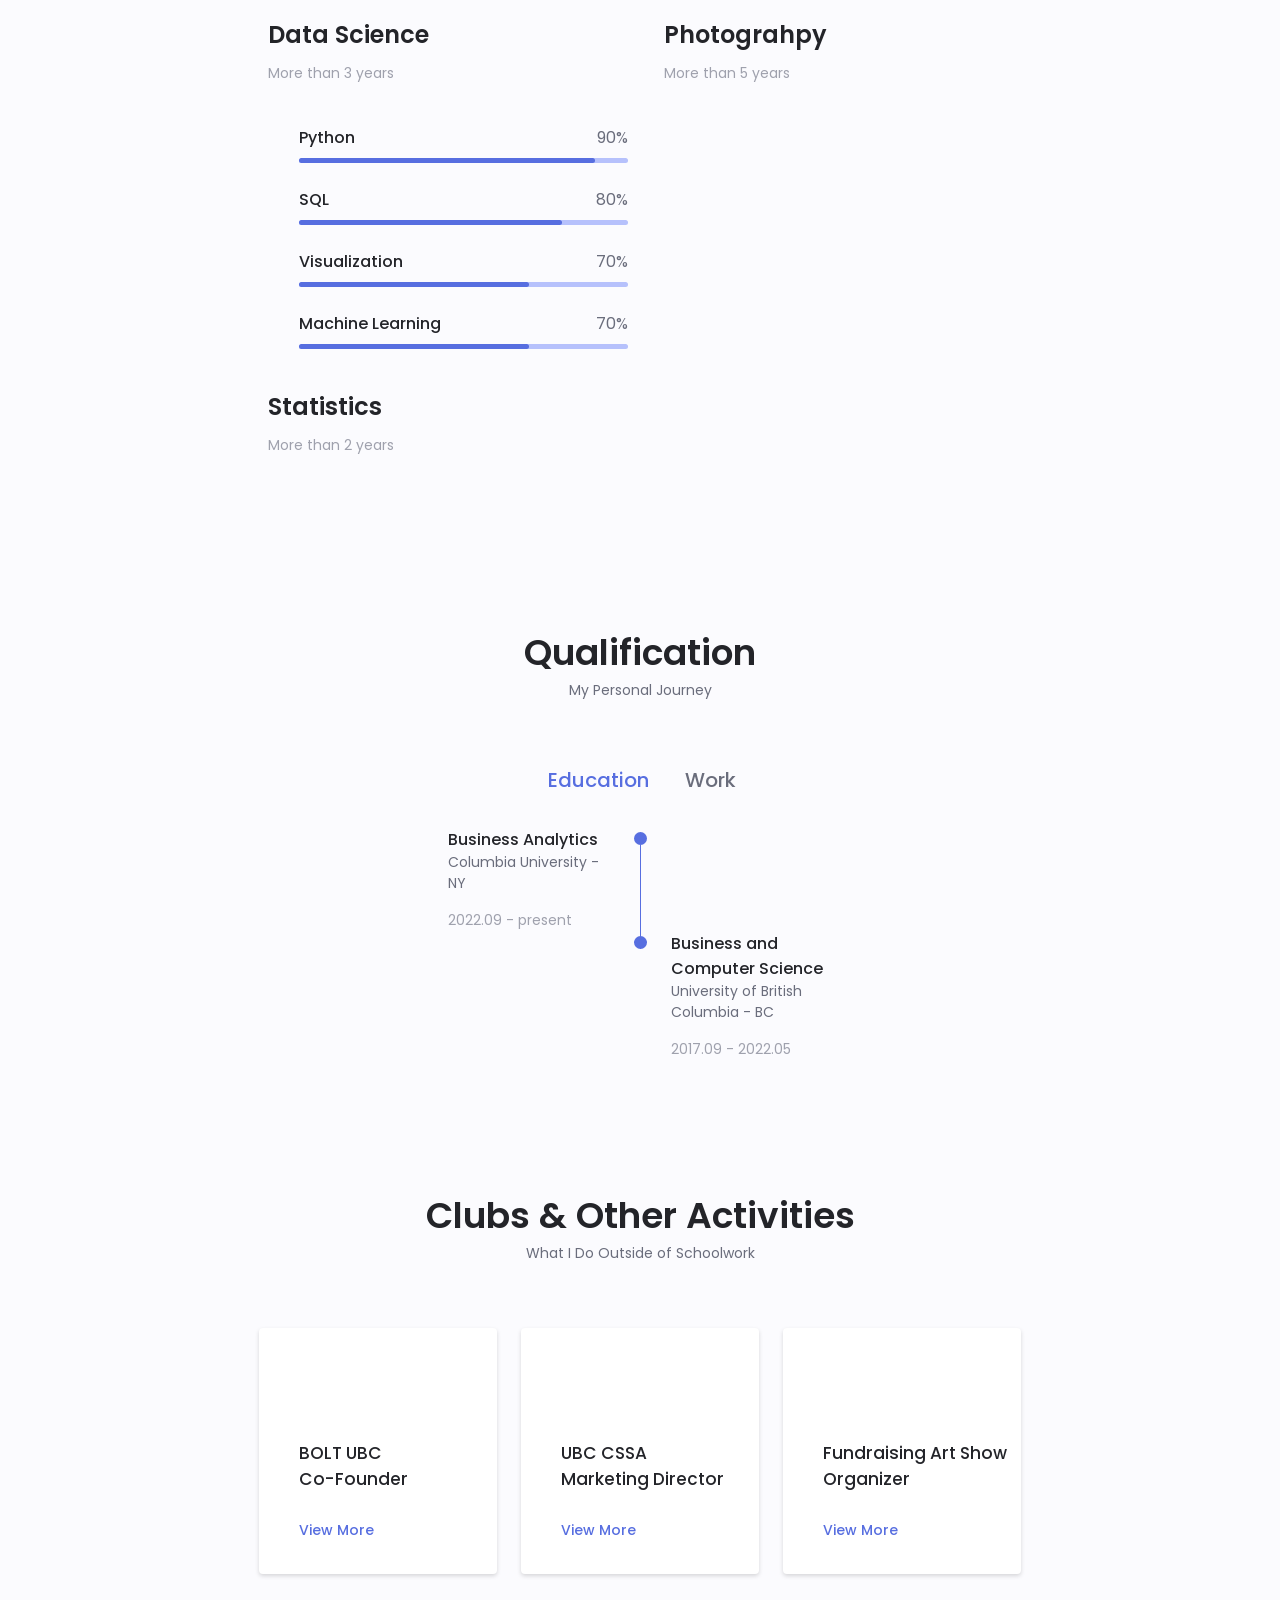
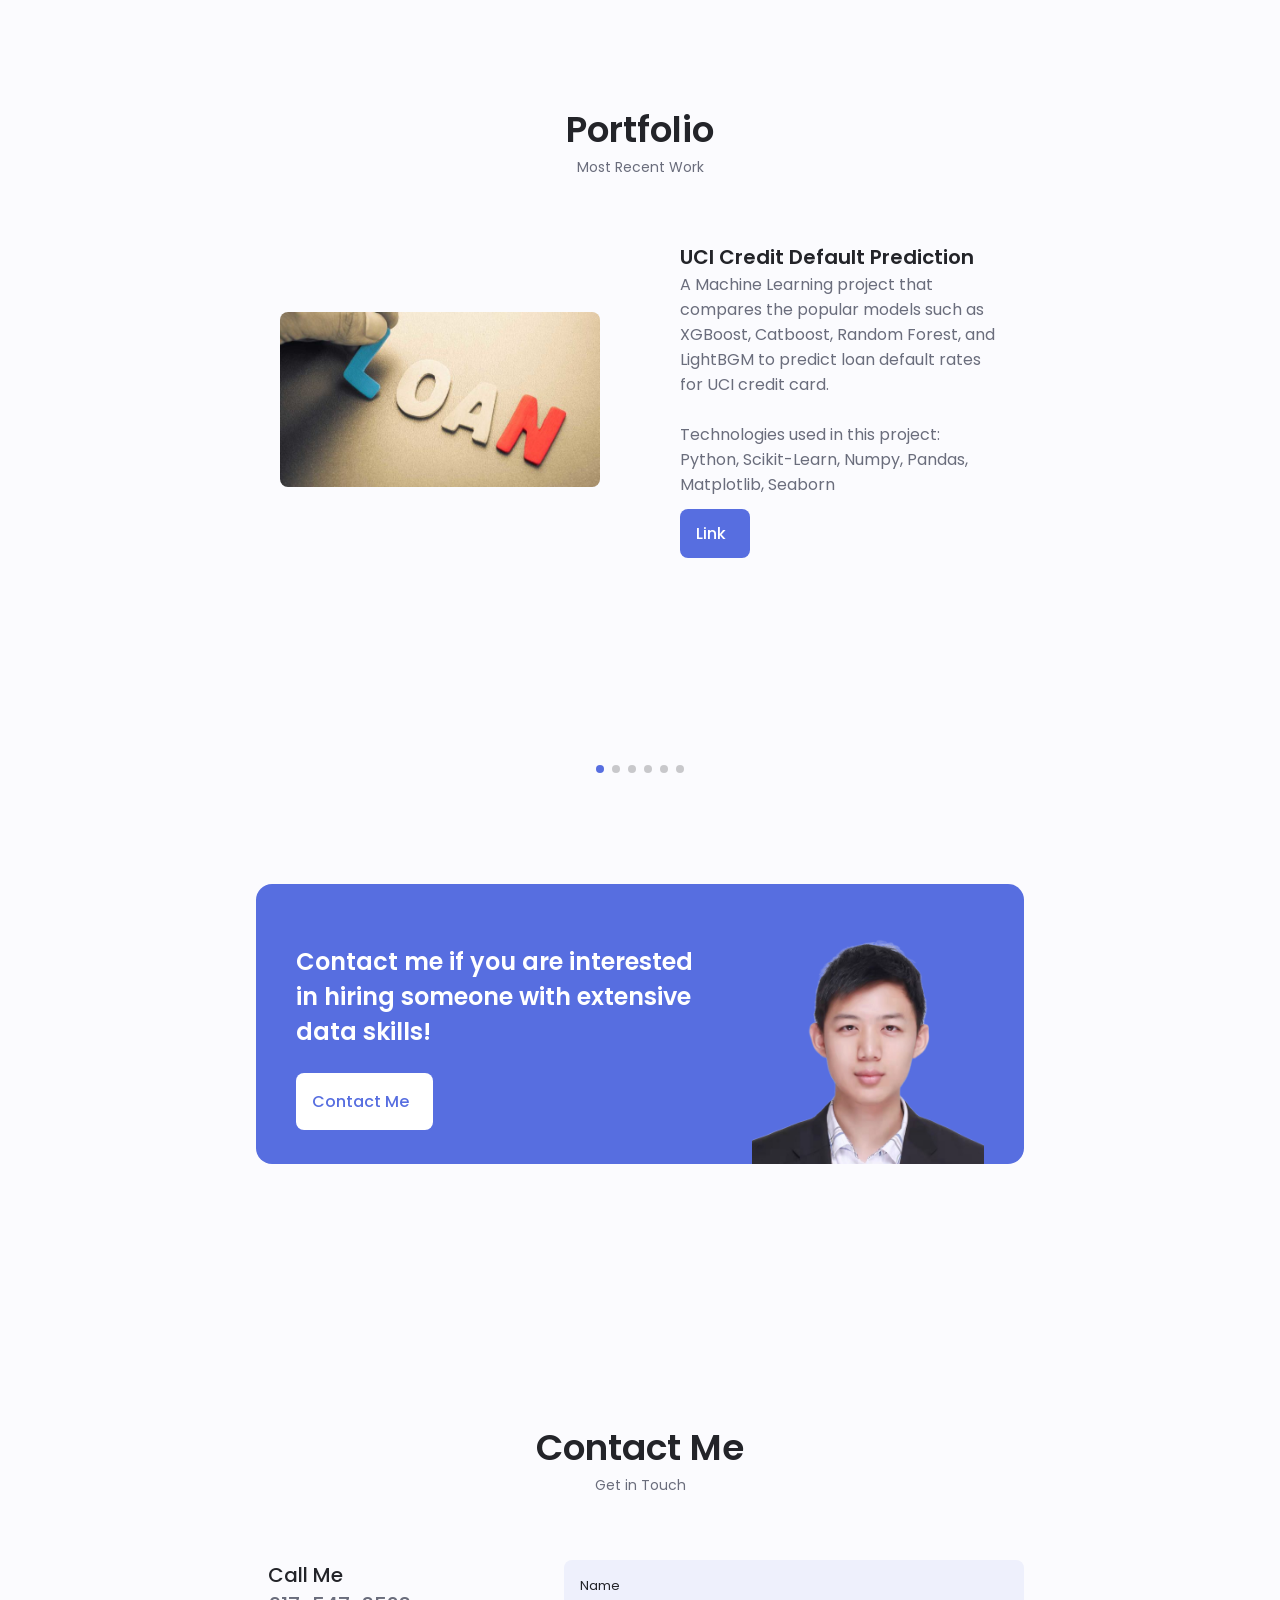
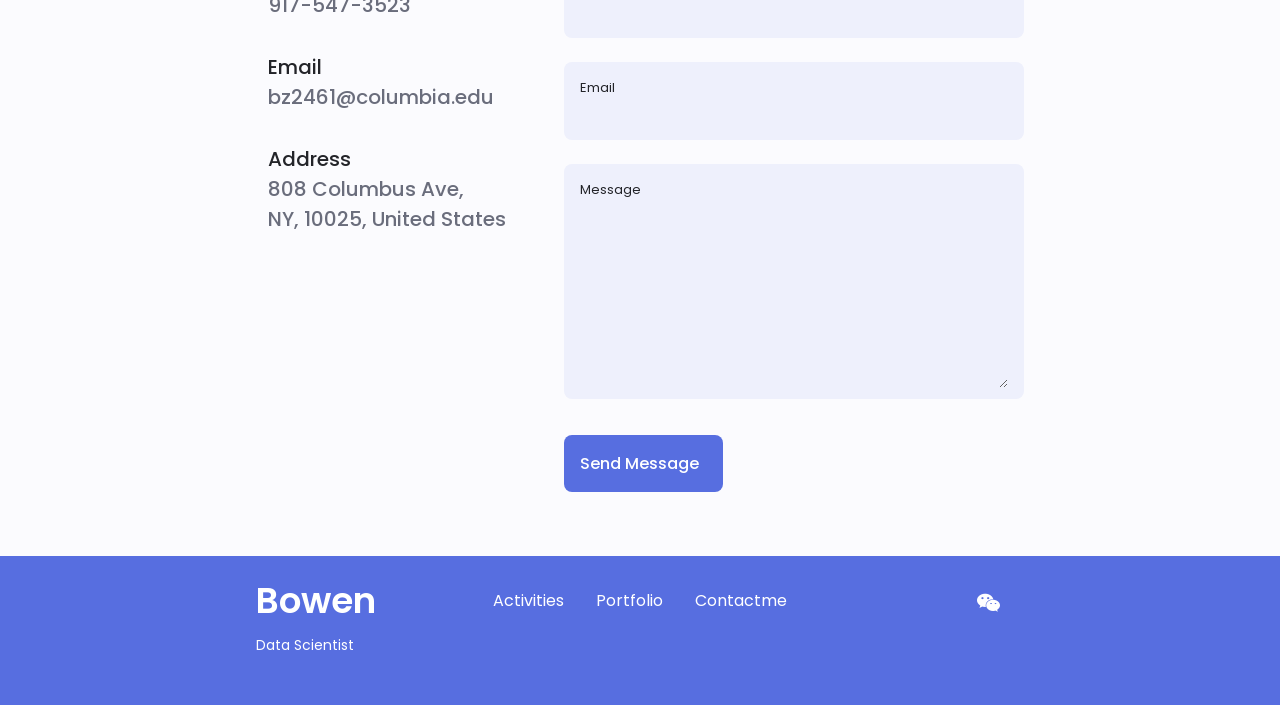
==== commit bebd07bb: "Add files via upload" ====
--- a/index.html
+++ b/index.html
@@ -954,7 +954,7 @@
 
           <ul class="footer__links">
             <li>
-              <a href="#activities" class="footer__link">Activities</a>
+              <a href="#services" class="footer__link">Activities</a>
             </li>
             <li>
               <a href="#portfolio" class="footer__link">Portfolio</a>
--- a/assets/css/styles.css
+++ b/assets/css/styles.css
@@ -0,0 +1,1369 @@
+/*==================== GOOGLE FONTS ====================*/
+@import url("https://fonts.googleapis.com/css2?family=Poppins:wght@400;500;600&display=swap");
+
+/*==================== VARIABLES CSS ====================*/
+:root {
+  --header-height: 3rem;
+
+  /*========== Colors ==========*/
+  /* Change favorite color */
+  --hue-color: 230; /*Purple 250 - Green 142 - Blue 230 Yellow 39 - Pink 340*/
+
+  /* HSL color mode */
+  --first-color: hsl(var(--hue-color), 69%, 61%);
+  --first-color-second: hsl(var(--hue-color), 69%, 61%);
+  --first-color-alt: hsl(var(--hue-color), 57%, 53%);
+  --first-color-lighter: hsl(var(--hue-color), 92%, 85%);
+  --title-color: hsl(var(--hue-color), 8%, 15%);
+  --text-color: hsl(var(--hue-color), 8%, 45%);
+  --text-color-light: hsl(var(--hue-color), 8%, 65%);
+  --input-color: hsl(var(--hue-color), 70%, 96%);
+  --body-color: hsl(var(--hue-color), 60%, 99%);
+  --container-color: #fff;
+  --scroll-bar-color: hsl(var(--hue-color), 12%, 90%);
+  --scroll-thumb-color: hsl(var(--hue-color), 12%, 80%);
+
+  /*========== Font and typography ==========*/
+  --body-font: "Poppins", sans-serif;
+
+  /* .5rem = 8px, 1rem = 16px, 1.5rem = 24px ... */
+  --big-font-size: 2rem;
+  --h1-font-size: 1.5rem;
+  --h2-font-size: 1.25rem;
+  --h3-font-size: 1.125rem;
+  --h4-font-size: 1.07rem;
+  --normal-font-size: 0.938rem;
+  --small-font-size: 0.813rem;
+  --smaller-font-size: 0.75rem;
+
+  /*========== Font weight ==========*/
+  --font-medium: 500;
+  --font-semi-bold: 600;
+
+  /*========== Margenes Bottom ==========*/
+  /* .25rem = 4px, .5rem = 8px, .75rem = 12px ... */
+  --mb-0-25: 0.25rem;
+  --mb-0-5: 0.5rem;
+  --mb-0-75: 0.75rem;
+  --mb-1: 1rem;
+  --mb-1-5: 1.5rem;
+  --mb-2: 2rem;
+  --mb-2-5: 2.5rem;
+  --mb-3: 3rem;
+
+  /*========== z index ==========*/
+  --z-tooltip: 10;
+  --z-fixed: 100;
+  --z-modal: 1000;
+}
+
+/* Font size for large devices */
+@media screen and (min-width: 968px) {
+  :root {
+    --big-font-size: 3rem;
+    --h1-font-size: 2.25rem;
+    --h2-font-size: 1.5rem;
+    --h3-font-size: 1.25rem;
+    --normal-font-size: 1rem;
+    --small-font-size: 0.875rem;
+    --smaller-font-size: 0.813rem;
+  }
+}
+
+/*========== Variables Dark theme ==========*/
+body.dark-theme {
+  /* HSL color mode */
+  --first-color-second: hsl(var(--hue-color), 30%, 8%);
+  --title-color: hsl(var(--hue-color), 8%, 95%);
+  --text-color: hsl(var(--hue-color), 8%, 75%);
+  --input-color: hsl(var(--hue-color), 29%, 16%);
+  --body-color: hsl(var(--hue-color), 28%, 12%);
+  --container-color: hsl(var(--hue-color), 29%, 16%);
+  --scroll-bar-color: hsl(var(--hue-color), 12%, 48%);
+  --scroll-thumb-color: hsl(var(--hue-color), 12%, 36%);
+}
+/*========== Button Dark/Light ==========*/
+.nav__btns {
+  display: flex;
+  align-items: center;
+}
+
+.change__theme {
+  font-size: 1.25rem;
+  color: var(--title-color);
+  margin-right: var(--mb-1);
+  cursor: pointer;
+}
+
+.change__theme:hover {
+  color: var(--first-color);
+}
+
+/*==================== BASE ====================*/
+* {
+  box-sizing: border-box;
+  padding: 0;
+  margin: 0;
+}
+
+html {
+  scroll-behavior: smooth;
+}
+
+body {
+  margin: 0 0 var(--header-height) 0;
+  font-family: var(--body-font);
+  font-size: var(--normal-font-size);
+  background-color: var(--body-color);
+  color: var(--text-color);
+}
+
+h1,
+h2,
+h3,
+h4 {
+  color: var(--title-color);
+  font-weight: var(--font-semi-bold);
+}
+
+ul {
+  list-style: none;
+}
+
+a {
+  text-decoration: none;
+}
+
+img {
+  max-width: 100%;
+  height: auto;
+}
+
+/*==================== REUSABLE CSS CLASSES ====================*/
+.section {
+  padding: 2rem 0 4rem;
+}
+
+.section__title {
+  font-size: var(--h1-font-size);
+  color: var(--title-color);
+}
+
+.section__subtitle {
+  display: block;
+  font-size: var(--small-font-size);
+  margin-bottom: var(--mb-3);
+}
+
+.section__title,
+.section__subtitle {
+  text-align: center;
+}
+
+/*==================== LAYOUT ====================*/
+.container {
+  max-width: 768px;
+  margin-left: var(--mb-1-5);
+  margin-right: var(--mb-1-5);
+}
+
+.grid {
+  display: grid;
+  gap: 1.5rem;
+}
+
+.header {
+  width: 100%;
+  position: fixed;
+  bottom: 0;
+  left: 0;
+  z-index: var(--z-fixed);
+  background-color: var(--body-color);
+}
+
+/*==================== NAV ====================*/
+.nav {
+  max-width: 968px;
+  height: var(--header-height);
+  display: flex;
+  justify-content: space-between;
+  align-items: center;
+}
+
+.nav__logo,
+.nav__toggle {
+  color: var(--title-color);
+  font-weight: var(--font-medium);
+}
+
+.nav__logo:hover {
+  color: var(--first-color);
+}
+
+.nav__toggle {
+  font-size: 1.1rem;
+  cursor: pointer;
+  margin-left: 30%;
+}
+
+.nav__toggle:hover {
+  color: var(--first-color);
+}
+
+@media screen and (max-width: 767px) {
+  .nav__menu {
+    position: fixed;
+    bottom: -100%;
+    left: 0;
+    width: 100%;
+    background-color: var(--body-color);
+    padding: 2rem 1.5rem 4rem;
+    box-shadow: 0 -1px 4px rgba(0, 0, 0, 0.15);
+    border-radius: 1.5rem 1.5rem 0 0;
+    transition: 0.3s;
+  }
+}
+
+.nav__list {
+  grid-template-columns: repeat(3, 1fr);
+  gap: 2rem;
+}
+
+.nav__link {
+  display: flex;
+  flex-direction: column;
+  align-items: center;
+  font-size: var(--small-font-size);
+  color: var(--title-color);
+  font-weight: var(--font-medium);
+}
+
+.nav__link:hover {
+  color: var(--first-color);
+}
+
+.nav__icon {
+  font-size: 1.2rem;
+}
+
+.nav__close {
+  position: absolute;
+  right: 1.3rem;
+  bottom: 0.5rem;
+  font-size: 1.5rem;
+  cursor: pointer;
+  color: var(--first-color);
+}
+
+.nav__close:hover {
+  color: var(--first-color);
+}
+
+/* show menu */
+.show-menu {
+  bottom: 0;
+}
+
+/* Active link */
+.active-link {
+  color: var(--first-color);
+}
+/* Change background header */
+.scroll-header {
+  box-shadow: 0 -1px 4px rgba(0, 0, 0, 0.15);
+}
+/*==================== HOME ====================*/
+.home__container {
+  gap: 1rem;
+}
+
+.home__content {
+  grid-template-columns: 0.5fr 3fr;
+  padding-top: 3.5rem;
+  align-items: center;
+}
+
+.home__social {
+  display: grid;
+  grid-template-columns: max-content;
+  row-gap: 1rem;
+}
+
+.home_social-icon {
+  font-size: 1.25rem;
+  color: var(--first-color);
+}
+
+.home_social-icon:hover {
+  color: var(--first-color-alt);
+}
+
+.home__blob {
+  width: 200px;
+  fill: var(--first-color);
+}
+
+.home__blob-img {
+  width: 175px;
+}
+
+.home__data {
+  grid-column: 1/3;
+}
+
+.home__title {
+  font-size: var(--big-font-size);
+}
+
+.home__subtitle {
+  font-size: var(--h3-font-size);
+  color: var(--text-color);
+  font-weight: var(--font-medium);
+  margin-bottom: var(--mb-0-75);
+}
+
+.home__description {
+  margin-bottom: var(--mb-2);
+}
+
+.home__scroll {
+  display: none;
+}
+
+.home__scroll-button {
+  color: var(--first-color);
+  transition: 0.3s;
+}
+
+.home__scroll-button:hover {
+  transform: translateY(0.25rem);
+}
+
+.home__scroll-mouse {
+  font-size: 2rem;
+}
+
+.home__scroll-name {
+  font-size: var(--small-font-size);
+  color: var(--title-color);
+  font-weight: var(--font-medium);
+  margin-right: var(--mb-0-25);
+}
+
+.home__scroll-arrow {
+  font-size: 1.25rem;
+}
+/*==================== BUTTONS ====================*/
+
+.button {
+  display: inline-block;
+  background-color: var(--first-color);
+  color: #fff;
+  padding: 1rem;
+  border-radius: 0.5rem;
+  font-weight: var(--font-medium);
+}
+
+.button:hover {
+  background-color: var(--first-color-alt);
+}
+
+.button__icon {
+  font-size: 1.25rem;
+  margin-left: var(--mb-0-5);
+  transition: 0.3s;
+}
+
+.button--white {
+  background-color: #fff;
+  color: var(--first-color);
+}
+
+.button--white:hover {
+  background-color: #fff;
+}
+
+.button--flex {
+  display: inline-flex;
+  align-items: center;
+  margin-top: var(--mb-0-75);
+}
+
+.button--small {
+  padding: 0.75rem 1rem;
+}
+
+.button--link {
+  padding: 0;
+  background-color: transparent;
+  color: var(--first-color);
+}
+
+.button--link:hover {
+  background-color: transparent;
+  color: var(--first-color-alt);
+}
+/*==================== ABOUT ====================*/
+.about__img {
+  width: 200px;
+  border-radius: 0.5rem;
+  justify-self: center;
+  align-self: center;
+}
+
+.about__description {
+  text-align: center;
+  margin-bottom: var(--mb-2-5);
+}
+
+.about__info {
+  display: flex;
+  justify-content: space-evenly;
+  margin-bottom: var(--mb-2-5);
+}
+
+.about__info-name {
+  font-size: var(--small-font-size);
+}
+
+.about__info-title {
+  font-size: var(--h2-font-size);
+  font-weight: var(--font-semi-bold);
+  color: var(--title-color);
+}
+
+.about__info-title,
+.about__info-name {
+  display: block;
+  text-align: center;
+}
+
+.about__buttons {
+  display: flex;
+  justify-content: center;
+}
+
+/*==================== SKILLS ====================*/
+.skills__container {
+  row-gap: 0;
+}
+
+.skills__header {
+  display: flex;
+  align-items: center;
+  margin-bottom: var(--mb-2-5);
+  cursor: pointer;
+}
+
+.skills__icon,
+.skills__arrow {
+  font-size: 2rem;
+  color: var(--first-color);
+}
+
+.skills__icon {
+  margin-right: var(--mb-0-75);
+}
+
+.skills__subtitle {
+  font-size: var(--small-font-size);
+  color: var(--text-color-light);
+}
+
+.skills__arrow {
+  margin-left: auto;
+  transition: 0.4s;
+}
+
+.skills__list {
+  row-gap: 1.5rem;
+  padding-left: 2.7rem;
+}
+
+.skills__titles {
+  display: flex;
+  justify-content: space-between;
+  margin-bottom: var(--mb-0-5);
+}
+
+.skills__name {
+  font-size: var(--normal-font-size);
+  font-weight: var(--font-medium);
+}
+
+.skills__bar,
+.skills__percentage {
+  height: 5px;
+  border-radius: 0.25rem;
+}
+
+.skills__bar {
+  background-color: var(--first-color-lighter);
+}
+
+.skills__percentage {
+  display: block;
+  background-color: var(--first-color);
+}
+
+.skills__python {
+  width: 90%;
+}
+
+.skills__sql {
+  width: 80%;
+}
+
+.skills__visualization {
+  width: 70%;
+}
+
+.skills__ml {
+  width: 70%;
+}
+
+.skills__r {
+  width: 80%;
+}
+
+.skills__regression {
+  width: 80%;
+}
+
+.skills__fa {
+  width: 70%;
+}
+
+.skills__anova {
+  width: 70%;
+}
+
+.skills__photoshop {
+  width: 80%;
+}
+
+.skills__lightroom {
+  width: 70%;
+}
+
+.skills__snapseed {
+  width: 90%;
+}
+
+.skills__close .skills__list {
+  height: 0;
+  overflow: hidden;
+}
+
+.skills__open .skills__list {
+  height: max-content;
+  margin-bottom: var(--mb-2-5);
+}
+
+.skille__open .skills__arrow {
+  transform: rotate(-180deg);
+}
+/*==================== QUALIFICATION ====================*/
+
+.qualification__tabs {
+  display: flex;
+  justify-content: space-evenly;
+  margin-bottom: var(--mb-2);
+}
+
+.qualification__button {
+  font-size: var(--h3-font-size);
+  font-weight: var(--font-medium);
+  cursor: pointer;
+}
+
+.qualification__button:hover {
+  color: var(--first-color);
+}
+
+.qualification__icon {
+  font-size: 1.8rem;
+  margin-right: var(--mb-0-25);
+}
+
+.qualification__data {
+  display: grid;
+  grid-template-columns: 1fr max-content 1fr;
+  column-gap: 1.5rem;
+}
+
+.qualification__title {
+  font-size: var(--normal-font-size);
+  font-weight: var(--font-medium);
+}
+
+.qualification__subtitle {
+  display: inline-block;
+  font-size: var(--small-font-size);
+  margin-bottom: var(--mb-1);
+}
+
+.qualification__calendar {
+  font-size: var(--small-font-size);
+  color: var(--text-color-light);
+}
+
+.qualification__rounder {
+  display: inline-block;
+  width: 13px;
+  height: 13px;
+  background-color: var(--first-color);
+  border-radius: 50%;
+}
+
+.qualification__line {
+  display: block;
+  width: 1px;
+  height: 100%;
+  background-color: var(--first-color);
+  transform: translate(6px, -7px);
+}
+
+.qualification [data-content] {
+  display: none;
+}
+
+.qualification__active[data-content] {
+  display: block;
+}
+
+.qualification__button.qualification__active {
+  color: var(--first-color);
+}
+/*==================== SERVICES ====================*/
+.services__container {
+  gap: 1.5rem;
+  grid-template-columns: repeat(2, 1fr);
+}
+
+.services__content {
+  position: relative;
+  background-color: var(--container-color);
+  padding: 3.5rem 0.5rem 1.25rem 1.5rem;
+  border-radius: 0.25rem;
+  box-shadow: 0 2px 4px rgba(0, 0, 0, 0.15);
+  transition: 0.3s;
+}
+
+.services__content:hover {
+  box-shadow: 0 4px 8px rgba(0, 0, 0, 0.15);
+}
+
+.services__icon {
+  display: block;
+  font-size: 1.5rem;
+  color: var(--first-color);
+  margin-bottom: var(--mb-1);
+}
+
+.services__title {
+  font-size: var(--h4-font-size);
+  margin-bottom: var(--mb-1);
+  font-weight: var(--font-medium);
+}
+
+.services__button {
+  cursor: pointer;
+  font-size: var(--small-font-size);
+}
+
+.services__button:hover .button__icon {
+  transform: translateX(0.25rem);
+}
+
+.services__modal {
+  position: fixed;
+  top: 0;
+  left: 0;
+  right: 0;
+  bottom: 0;
+  background-color: rgba(0, 0, 0, 0.15);
+  display: flex;
+  align-items: center;
+  justify-content: center;
+  padding: 0 1rem;
+  z-index: var(--z-modal);
+  opacity: 0;
+  visibility: hidden;
+  transition: 0.3s;
+}
+
+.services__modal-content {
+  position: relative;
+  background-color: var(--container-color);
+  padding: 1.5rem;
+  border-radius: 0.5rem;
+}
+
+.services__modal-services {
+  row-gap: 1rem;
+}
+
+.services__modal-service {
+  display: flex;
+}
+
+.services__modal-title {
+  font-size: var(--h3-font-size);
+  font-weight: var(--font-medium);
+  margin-bottom: var(--mb-1-5);
+}
+
+.services__modal-close {
+  position: absolute;
+  top: 1rem;
+  right: 1rem;
+  font-size: 1.5rem;
+  color: var(--first-color);
+  cursor: pointer;
+}
+
+.services__modal-icon {
+  color: var(--first-color);
+  margin-right: var(--mb-0-25);
+}
+
+/* Active Modal */
+
+.active-modal {
+  opacity: 1;
+  visibility: visible;
+}
+
+/*==================== PORTFOLIO ====================*/
+.portfolio__container {
+  overflow: initial;
+}
+
+.portfolio__content {
+  padding: 0 1.5rem;
+}
+
+.portfolio__img {
+  width: 265px;
+  border-radius: 0.5rem;
+  justify-self: center;
+}
+
+.portfolio__title {
+  font-size: var(--h3-font-size);
+  margin-bottom: --mb-0-5;
+}
+
+.portfolio__description {
+  margin-bottom: --mb-0-75;
+}
+
+.portfolio__button {
+  margin-top: var(--mb-0-75);
+}
+
+.portfolio__button:hover .button__icon {
+  transform: translateX(0.25rem);
+}
+
+.swiper-button-prev::after,
+.swiper-button-next::after {
+  content: "";
+}
+
+.swiper-portfolio-icon {
+  font-size: 2rem;
+  color: var(--first-color);
+}
+
+.swiper-button-prev {
+  left: -0.5rem;
+}
+
+.swiper-button-next {
+  right: -0.5rem;
+}
+
+.swiper-container-horizontal > .swiper-pagination-bullets {
+  bottom: -2.5rem;
+}
+
+.swiper-pagination-bullet-active {
+  background-color: var(--first-color);
+}
+
+.swiper-button-prev,
+.swiper-button-next,
+.swiper-pagination-bullet {
+  outline: none;
+}
+/*==================== PROJECT IN MIND ====================*/
+.project {
+  text-align: center;
+}
+
+.project__bg {
+  background-color: var(--first-color-second);
+  padding-top: 3rem;
+}
+
+.project__title {
+  font-size: var(--h2-font-size);
+  margin-bottom: var(--mb-0-75);
+}
+
+.project__description {
+  margin-bottom: var(--mb-1-5);
+}
+
+.project__title,
+.project__description {
+  color: #fff;
+}
+
+.project__img {
+  width: 232px;
+  justify-self: center;
+}
+
+/*==================== TESTIMONIAL ====================*/
+
+/*==================== CONTACT ME ====================*/
+.contact__container {
+  row-gap: 3rem;
+}
+
+.contact__information {
+  display: flex;
+  margin-bottom: var(--mb-2);
+}
+
+.contact__icon {
+  font-size: 2rem;
+  color: var(--first-color);
+  margin-right: var(--mb-0-75);
+}
+
+.contact__title {
+  font-size: var(--h3-font-size);
+  font-weight: var(--font-medium);
+}
+
+.contact__subtitle {
+  font-size: small;
+  color: var(--text-color-light);
+}
+
+.contact__content {
+  background-color: var(--input-color);
+  border-radius: 0.5rem;
+  padding: 0.75rem 1rem 0.25rem;
+}
+
+.contact__label {
+  font-size: var(--smaller-font-size);
+  color: var(--title-color);
+}
+
+.contact__input {
+  width: 100%;
+  background-color: var(--input-color);
+  color: var(--text-color);
+  font-family: var(--body-font);
+  font-size: var(--normal-font-size);
+  border: none;
+  outline: none;
+  padding: 0.25rem 0.5rem 0.5rem 0;
+}
+
+.weixin {
+  position: relative;
+}
+
+.weixin::after {
+  content: url(/assets/img/code.jpg);
+  position: absolute;
+  right: -40px;
+  top: -220px;
+  z-index: 99;
+  width: 30px;
+  height: auto;
+  transform-origin: top right;
+  transform: scale(0);
+  opacity: 0;
+  -webkit-transition: all 0.4s ease-in-out;
+  -o-transition: all 0.4s ease-in-out;
+  transition: all 0.4s ease-in-out;
+}
+
+.weixin:hover::after {
+  transform: scale(0.2);
+  opacity: 1;
+}
+
+.instagram {
+  position: relative;
+}
+
+.instagram::after {
+  content: url(/assets/img/code2.jpg);
+  position: absolute;
+  right: -40px;
+  top: -220px;
+  z-index: 99;
+  width: 30px;
+  height: auto;
+  transform-origin: top right;
+  transform: scale(0);
+  opacity: 0;
+  -webkit-transition: all 0.4s ease-in-out;
+  -o-transition: all 0.4s ease-in-out;
+  transition: all 0.4s ease-in-out;
+}
+
+.instagram:hover::after {
+  transform: scale(0.25);
+  opacity: 1;
+}
+/*==================== FOOTER ====================*/
+.footer {
+  padding-top: 2rem;
+}
+
+.footer__container {
+  row-gap: 3.5rem;
+}
+
+.footer__bg {
+  background-color: var(--first-color-second);
+  padding: 2rem 0 3rem;
+}
+
+.footer__title {
+  font-size: var(--h1-font-size);
+  margin-bottom: var(--mb-0-25);
+}
+
+.footer__subtitle {
+  font-size: var(--small-font-size);
+}
+
+.footer__links {
+  display: flex;
+  flex-direction: column;
+  row-gap: 1.5rem;
+}
+
+.footer__link:hover {
+  color: var(--first-color-lighter);
+}
+
+.footer__social {
+  font-size: 1.25rem;
+  margin-right: var(--mb-1-5);
+}
+
+.footer__social:hover {
+  color: var(--first-color-lighter);
+}
+
+.footer__copy {
+  font-size: var(--smaller-font-size);
+  text-align: center;
+  color: var(--text-color-light);
+  margin-top: var(--mb-3);
+}
+
+.footer__title,
+.footer__subtitle,
+.footer__link,
+.footer__social {
+  color: #fff;
+}
+
+/*========== SCROLL UP ==========*/
+.scrollup {
+  position: fixed;
+  right: 1rem;
+  bottom: -20%;
+  background-color: var(--first-color);
+  opacity: 0.8;
+  padding: 0 0.3rem;
+  border-radius: 0.4rem;
+  z-index: var(--z-tooltip);
+  transition: 0.4s;
+}
+
+.scrollup:hover {
+  background-color: var(--first-color-alt);
+}
+
+.scrollup__icon {
+  font-size: 1.5rem;
+  color: #fff;
+}
+/* Show scroll */
+.show-scroll {
+  bottom: 5rem;
+}
+
+/*========== SCROLL BAR ==========*/
+::-webkit-scrollbar {
+  width: 0.6rem;
+  background-color: var(--scroll-bar-color);
+  border-radius: 0.5rem;
+}
+
+::-webkit-scrollbar-thumb {
+  background-color: var(--scroll-thumb-color);
+  border-radius: 0.5rem;
+}
+
+::-webkit-scrollbar-thumb:hover {
+  background-color: var(--text-color-light);
+}
+
+/*==================== MEDIA QUERIES ====================*/
+/* For small devices */
+@media screen and (max-width: 350px) {
+  .container {
+    margin-left: var(--mb-1);
+    margin-right: var(--mb-1);
+  }
+
+  .nav__menu {
+    padding: 2rem 0.25rem 4rem;
+  }
+
+  .nav__list {
+    column-gap: 0;
+  }
+
+  .home__content {
+    grid-template-columns: 0.25fr 3fr;
+  }
+
+  .home__blob {
+    width: 180px;
+  }
+
+  .skills__title {
+    font-size: var(--normal-font-size);
+  }
+
+  .qualification__data {
+    gap: 0.5rem;
+  }
+
+  .services__container {
+    grid-template-columns: max-content;
+    justify-content: center;
+  }
+
+  .services__content {
+    padding-right: 3.5rem;
+  }
+
+  .services__modal {
+    padding: 0 0.5rem;
+  }
+
+  .project__img {
+    width: 200px;
+  }
+}
+/* For medium devices */
+@media screen and (min-width: 568px) {
+  .home__content {
+    grid-template-columns: max-content 1fr 1fr;
+  }
+  .home__data {
+    grid-column: initial;
+  }
+  .home__img {
+    order: 1;
+    justify-self: center;
+  }
+
+  .about__container,
+  .skills__container,
+  .portfolio__content,
+  .project__container,
+  .contact__container,
+  .footer__container {
+    grid-template-columns: repeat(2, 1fr);
+  }
+
+  .qualification__sections {
+    display: grid;
+    grid-template-columns: 0.6fr;
+    justify-content: center;
+  }
+
+  @media screen and (min-width: 768px) {
+    .container {
+      margin-left: auto;
+      margin-right: auto;
+    }
+
+    body {
+      margin: 0;
+    }
+
+    .section {
+      padding: 6rem 0 2rem;
+    }
+    .section__subtitle {
+      margin-bottom: 4rem;
+    }
+
+    .header {
+      top: 0;
+      bottom: initial;
+    }
+
+    .header,
+    .main,
+    .footer__container {
+      padding: 0 1rem;
+    }
+
+    .nav {
+      height: calc(var(--header-height)+1.5rem);
+      column-gap: 1rem;
+    }
+    .nav__icon,
+    .nav__close,
+    .nav__toggle {
+      display: none;
+    }
+    .nav__link {
+      font-size: 1.2rem;
+      display: flex;
+      flex-direction: column;
+      align-items: center;
+      color: var(--title-color);
+      font-weight: var(--font-medium);
+    }
+
+    .nav__list {
+      display: flex;
+      column-gap: 2rem;
+    }
+    .nav__menu {
+      margin-left: auto;
+    }
+
+    .change__theme {
+      margin: 0;
+    }
+
+    .home__container {
+      row-gap: 5rem;
+    }
+    .home__content {
+      padding-top: 5.5rem;
+      column-gap: 2rem;
+    }
+    .home__blob {
+      width: 270px;
+    }
+    .home__scroll {
+      display: block;
+    }
+    .home__scroll-button {
+      margin-left: 3rem;
+    }
+
+    .about__container {
+      column-gap: 5rem;
+    }
+    .about__img {
+      width: 350px;
+    }
+    .about__description {
+      text-align: initial;
+    }
+    .about__info {
+      justify-content: space-between;
+    }
+    .about__buttons {
+      justify-content: initial;
+    }
+
+    .qualification__tabs {
+      justify-content: center;
+    }
+    .qualification__button {
+      margin: 0 var(--mb-1);
+    }
+    .qualification__sections {
+      grid-template-columns: 0.5fr;
+    }
+
+    .services__container {
+      grid-template-columns: repeat(3, 218px);
+      justify-content: center;
+    }
+    .services__icon {
+      font-size: 2rem;
+    }
+    .services__content {
+      padding: 6rem 0 2rem 2.5rem;
+    }
+    .services__modal-content {
+      width: 450px;
+    }
+
+    .portfolio__img {
+      width: 320px;
+    }
+    .portfolio__content {
+      align-items: center;
+    }
+
+    .project {
+      text-align: initial;
+    }
+    .project__bg {
+      background: none;
+    }
+    .project__container {
+      background-color: var(--first-color-second);
+      border-radius: 1rem;
+      padding: 3rem 2.5rem 0;
+      grid-template-columns: 1fr max-content;
+      column-gap: 3rem;
+    }
+    .project__data {
+      padding-top: 0.8rem;
+    }
+
+    .footer__container {
+      grid-template-columns: repeat(3, 1fr);
+    }
+    .footer__bg {
+      padding: 3 0 3.5rem;
+    }
+    .footer__links {
+      flex-direction: row;
+      column-gap: 2rem;
+    }
+    .footer__socials {
+      justify-self: flex-end;
+    }
+    .footer__copy {
+      margin-top: 4.5rem;
+    }
+  }
+}
+
+/* For large devices */
+@media screen and (min-width: 1024px) {
+  .header,
+  .main,
+  .footer__container {
+    padding: 0;
+  }
+
+  .change__theme {
+    margin: var(--mb-1);
+    font-size: 1.5rem;
+  }
+
+  .footer__subtitle,
+  .footer__title {
+    margin-top: -15px;
+  }
+
+  .nav__logo {
+    font-size: 1.5rem;
+  }
+
+  .nav__btns {
+    font-size: 1.5rem;
+    right: -50px;
+  }
+
+  .home__blob {
+    width: 320px;
+  }
+  .home__social {
+    transform: translateX(-6rem);
+  }
+
+  .home__social-icon {
+    font-size: 2rem;
+    margin-right: 20px;
+  }
+
+  .services__container {
+    grid-template-columns: repeat(3, 238px);
+  }
+
+  .portfolio__content {
+    column-gap: 5rem;
+  }
+  .swiper-portfolio-icon {
+    font-size: 3.5rem;
+  }
+  .swiper-button-prev {
+    left: -3.5rem;
+  }
+  .swiper-button-next {
+    right: -3.5rem;
+  }
+  .swiper-container-horizontal > .swiper-pagination-bullets {
+    bottom: -4.5rem;
+  }
+
+  .contact__form {
+    width: 460px;
+  }
+  .contact__input {
+    grid-template-columns: repeat(2, 1fr);
+  }
+
+  .instagram:hover::after {
+    transform: scale(0.5);
+    opacity: 1;
+  }
+
+  .instagram::after {
+    content: url(/assets/img/code2.jpg);
+    position: absolute;
+    right: 100px;
+    top: -500px;
+    z-index: 99;
+    width: 30px;
+    height: auto;
+    transform-origin: top right;
+    transform: scale(0);
+    opacity: 0;
+    -webkit-transition: all 0.4s ease-in-out;
+    -o-transition: all 0.4s ease-in-out;
+    transition: all 0.4s ease-in-out;
+  }
+
+  .weixin::after {
+    content: url(/assets/img/code.jpg);
+    position: absolute;
+    right: 100px;
+    top: -450px;
+    z-index: 99;
+    width: 30px;
+    height: auto;
+    transform-origin: top right;
+    transform: scale(0);
+    opacity: 0;
+    -webkit-transition: all 0.4s ease-in-out;
+    -o-transition: all 0.4s ease-in-out;
+    transition: all 0.4s ease-in-out;
+  }
+
+  .weixin:hover::after {
+    transform: scale(0.3);
+    opacity: 1;
+  }
+}
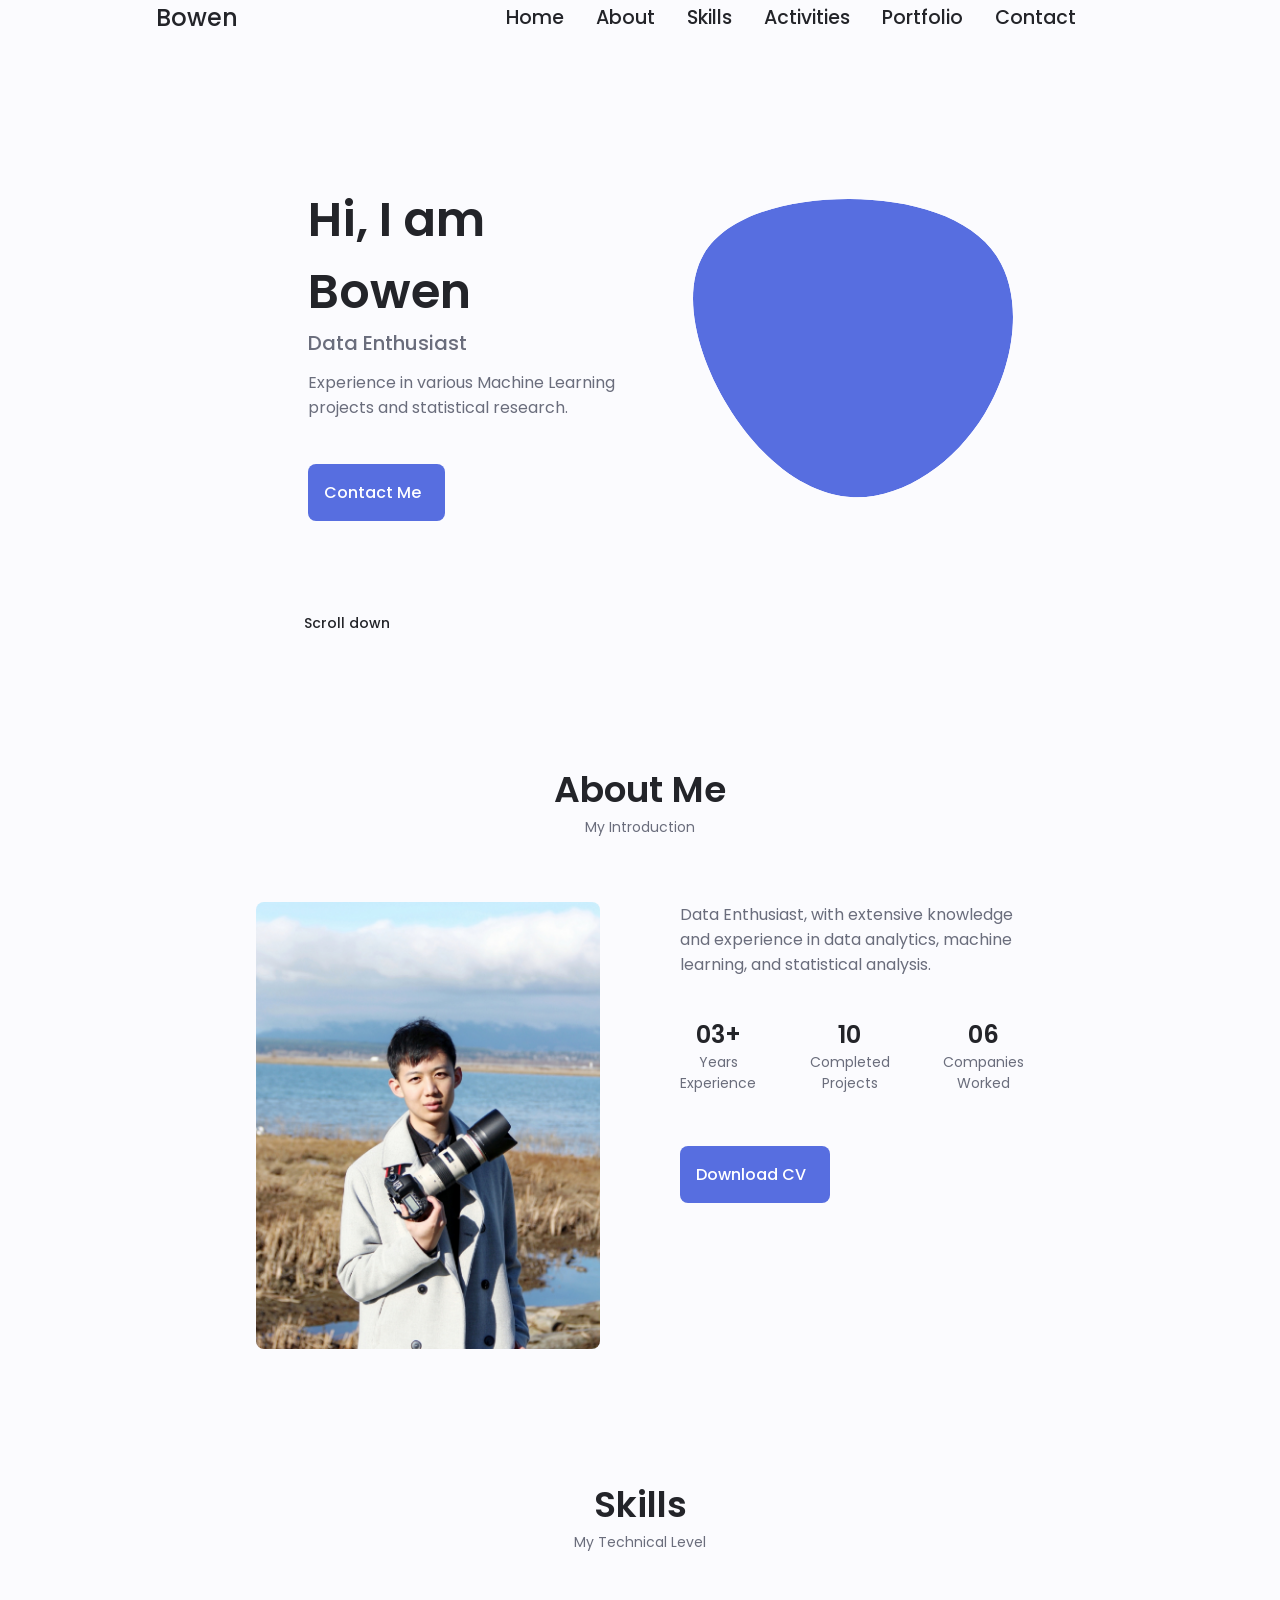
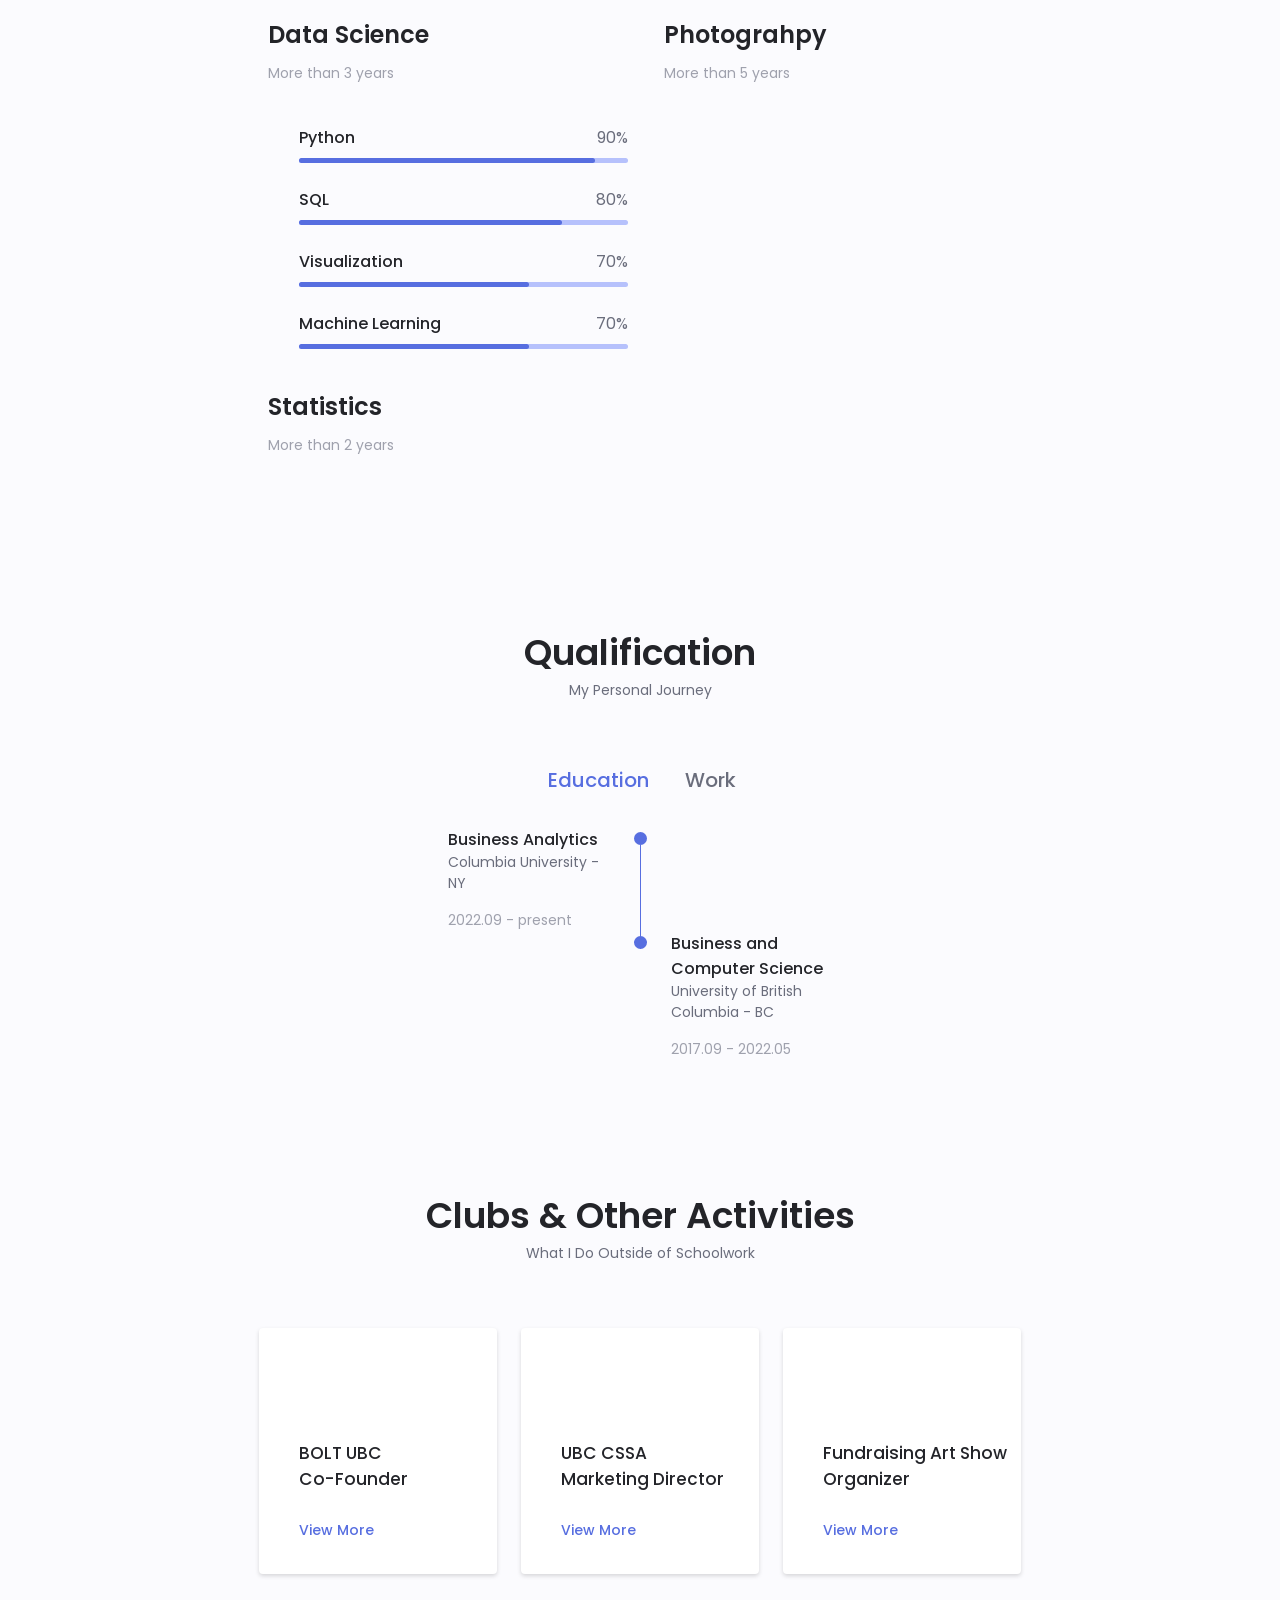
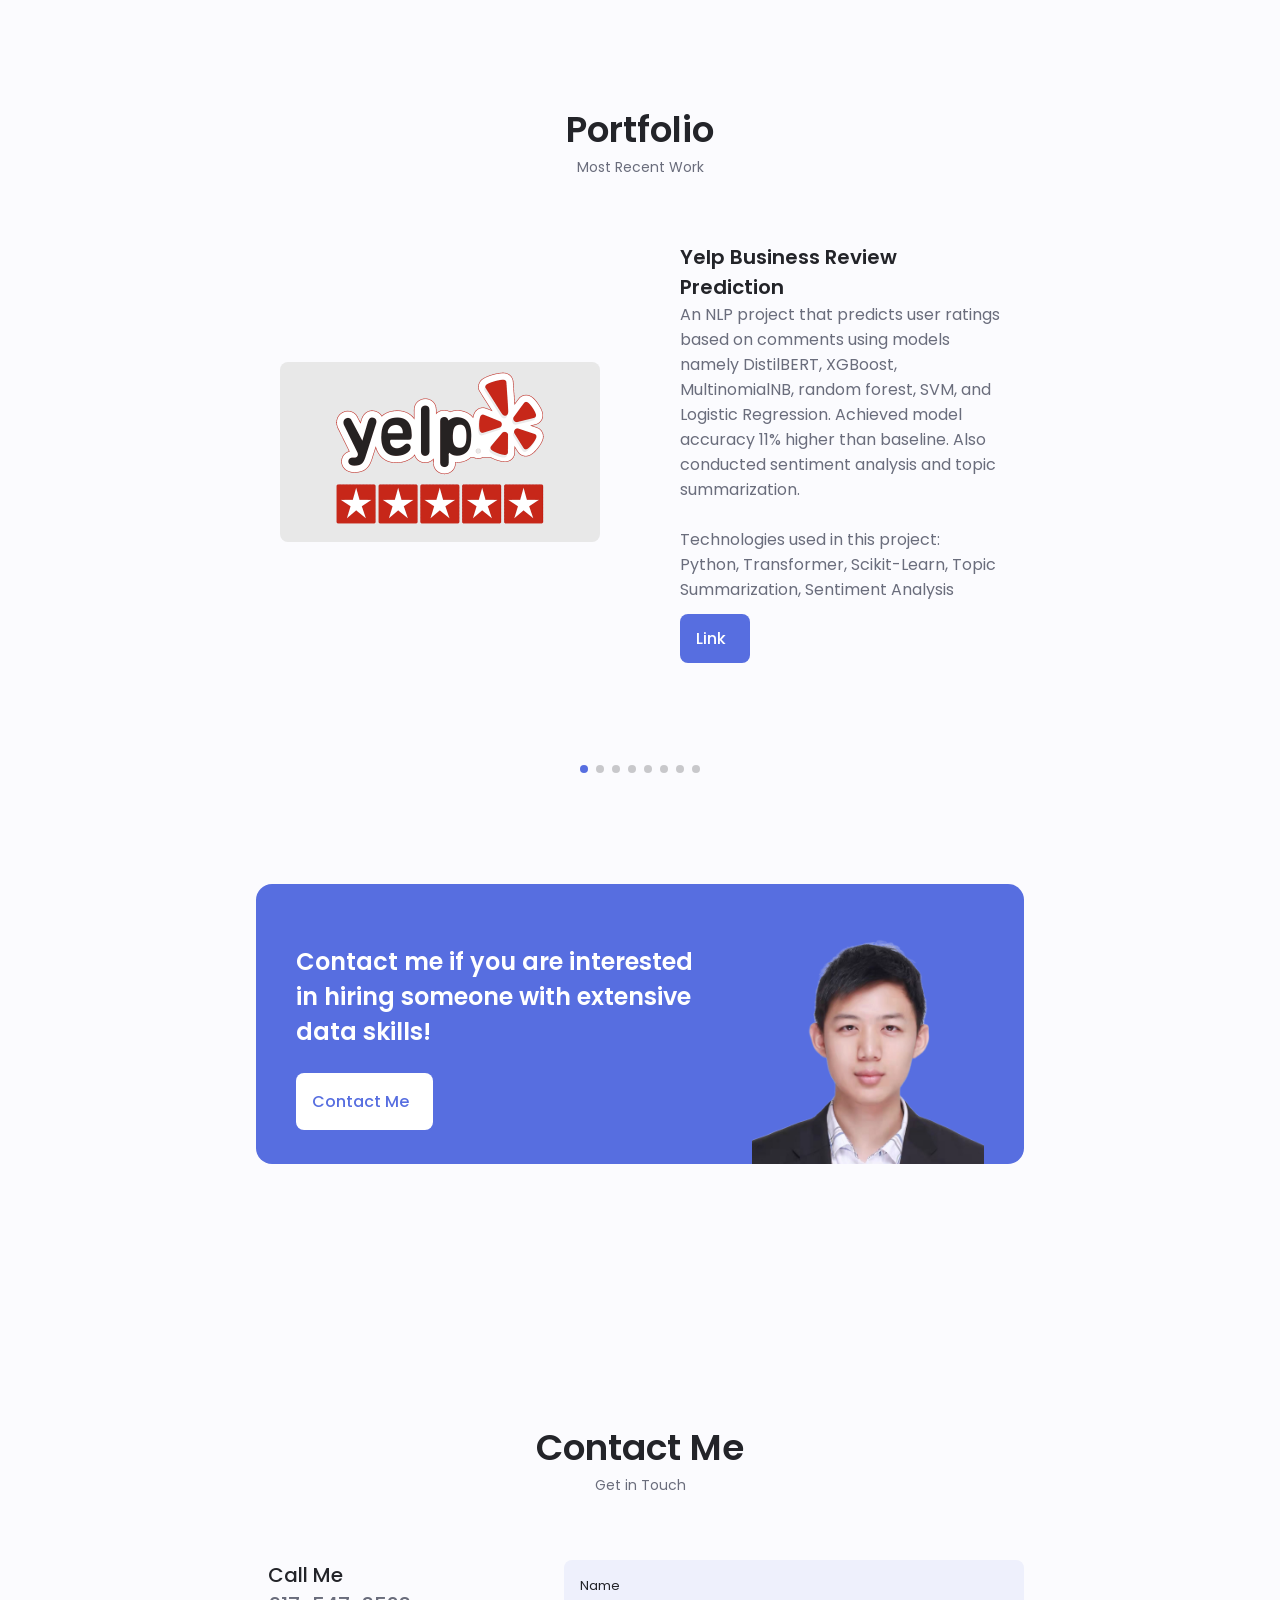
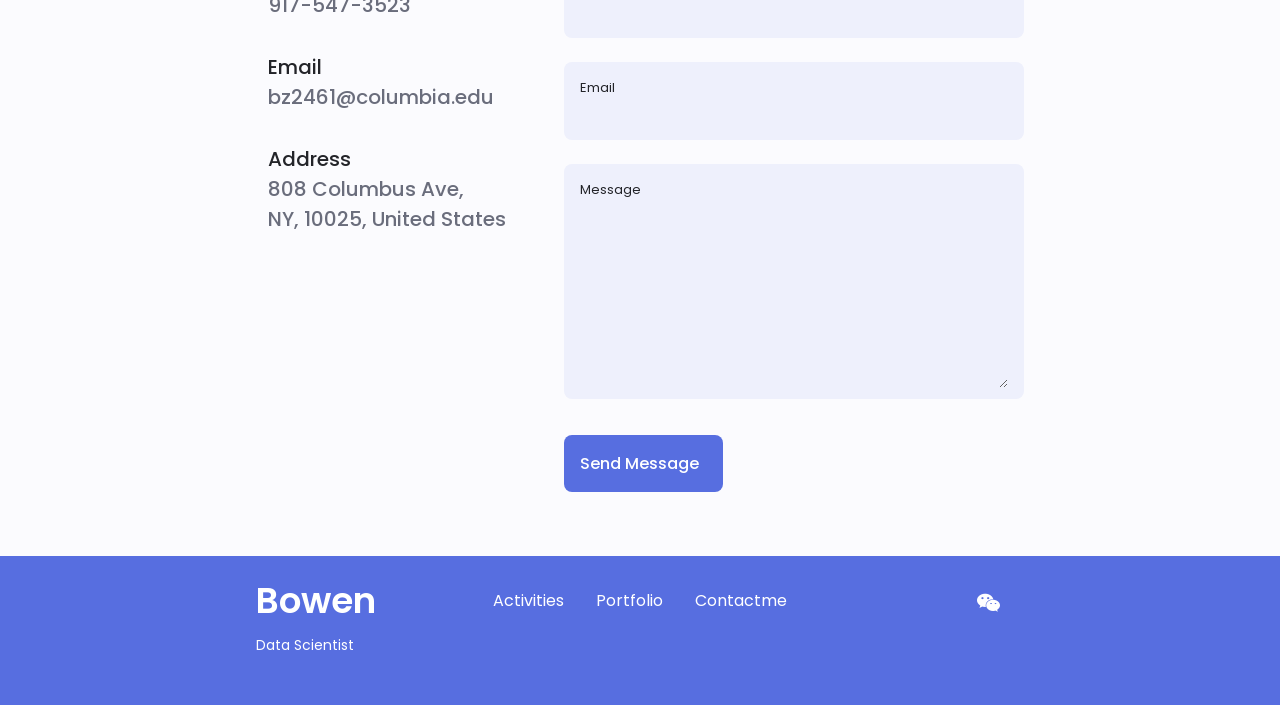
==== commit 1e121d5e: "Add files via upload" ====
--- a/index.html
+++ b/index.html
@@ -22,7 +22,7 @@
     <!--==================== CSS ====================-->
     <link rel="stylesheet" href="assets/css/styles.css" />
 
-    <title>Responsive Portfolio Website</title>
+    <title>Bowen's Portfolio</title>
   </head>
   <body>
     <!--==================== HEADER ====================-->
@@ -183,14 +183,14 @@
                 >
               </div>
               <div>
-                <span class="about__info-title">08</span>
+                <span class="about__info-title">10</span>
                 <span class="about__info-name"
                   >Completed <br />
                   Projects</span
                 >
               </div>
               <div>
-                <span class="about__info-title">03</span>
+                <span class="about__info-title">06</span>
                 <span class="about__info-name"
                   >Companies <br />
                   Worked</span
@@ -453,6 +453,42 @@
               <!--==================== QUALIFICATION 1 ====================-->
               <div class="qualification__data">
                 <div>
+                  <h3 class="qualification__title">
+                    Quantitative Research Analyst Intern
+                  </h3>
+                  <span class="qualification__subtitle">PIMCO - NY</span>
+                  <div class="qualification__calendar">
+                    <i class="uil uil-calendar-alt"></i>
+                    2023.06 - present
+                  </div>
+                </div>
+
+                <div>
+                  <span class="qualification__rounder"></span>
+                  <span class="qualification__line"></span>
+                </div>
+              </div>
+
+              <!--==================== QUALIFICATION 2 ====================-->
+              <div class="qualification__data">
+                <div></div>
+                <div>
+                  <span class="qualification__rounder"></span>
+                  <span class="qualification__line"></span>
+                </div>
+                <div>
+                  <h3 class="qualification__title">Student Data Scientist</h3>
+                  <span class="qualification__subtitle">Noumena - NY</span>
+                  <div class="qualification__calendar">
+                    <i class="uil uil-calendar-alt"></i>
+                    2023.01 - 2023.05
+                  </div>
+                </div>
+              </div>
+
+              <!--==================== QUALIFICATION 3 ====================-->
+              <div class="qualification__data">
+                <div>
                   <h3 class="qualification__title">Data Science Intern</h3>
                   <span class="qualification__subtitle"
                     >China International Capital Corporation - CN</span
@@ -469,7 +505,7 @@
                 </div>
               </div>
 
-              <!--==================== QUALIFICATION 2 ====================-->
+              <!--==================== QUALIFICATION 4 ====================-->
               <div class="qualification__data">
                 <div></div>
                 <div>
@@ -490,7 +526,7 @@
                 </div>
               </div>
 
-              <!--==================== QUALIFICATION 3 ====================-->
+              <!--==================== QUALIFICATION 5 ====================-->
               <div class="qualification__data">
                 <div>
                   <h3 class="qualification__title">Business Analyst Intern</h3>
@@ -506,7 +542,7 @@
                 </div>
               </div>
 
-              <!--==================== QUALIFICATION 4 ====================-->
+              <!--==================== QUALIFICATION 6 ====================-->
               <div class="qualification__data">
                 <div></div>
                 <div>
@@ -683,6 +719,68 @@
             <!--==================== PORTFOLIO 1 ====================-->
             <div class="portfolio__content grid swiper-slide">
               <img
+                src="assets/img/portfolio11.jpg"
+                alt=""
+                class="portfolio__img"
+              />
+
+              <div class="portfolio__data">
+                <h3 class="portfolio__title">
+                  Yelp Business Review Prediction
+                </h3>
+                <p class="portfolio__description">
+                  An NLP project that predicts user ratings based on comments
+                  using models namely DistilBERT, XGBoost, MultinomialNB, random
+                  forest, SVM, and Logistic Regression. Achieved model accuracy
+                  11% higher than baseline. Also conducted sentiment analysis
+                  and topic summarization.<br /><br />
+                  Technologies used in this project: Python, Transformer,
+                  Scikit-Learn, Topic Summarization, Sentiment Analysis
+                </p>
+                <a
+                  href="https://github.com/donottakemyusername/Yelp-Business-Review"
+                  class="button button--flex button--small portfolio__button"
+                >
+                  Link
+                  <i class="uil uil-arrow-right button__icon"></i>
+                </a>
+              </div>
+            </div>
+
+            <!--==================== PORTFOLIO 1 ====================-->
+            <div class="portfolio__content grid swiper-slide">
+              <img
+                src="assets/img/portfolio12.jpg"
+                alt=""
+                class="portfolio__img"
+              />
+
+              <div class="portfolio__data">
+                <h3 class="portfolio__title">LendingClub Default Prediction</h3>
+                <p class="portfolio__description">
+                  A credit scoring model that predicts loan default rates with a
+                  3-layered feed-forward neural network model for LendingClub.
+                  Optimized the model with stochastic gradient descent and
+                  achieved an accuracy of 90%. Implemented EarlyStopping and
+                  Dropout to avoid overfitting; added batch normalization for
+                  data scaling, and tested the model with 500 epochs with
+                  different batch sizes to improve performance.<br /><br />
+                  Technologies used in this project: Python, Neural Networks,
+                  TensorFlow
+                </p>
+                <a
+                  href="https://github.com/donottakemyusername/LendingClub-Default-Prediction"
+                  class="button button--flex button--small portfolio__button"
+                >
+                  Link
+                  <i class="uil uil-arrow-right button__icon"></i>
+                </a>
+              </div>
+            </div>
+
+            <!--==================== PORTFOLIO 1 ====================-->
+            <div class="portfolio__content grid swiper-slide">
+              <img
                 src="assets/img/portfolio6.jpg"
                 alt=""
                 class="portfolio__img"
@@ -805,7 +903,7 @@
                   group-by, ordering, and transformation clauses. Similar
                   features apply to the rooms.
                   <br /><br />Technologies used in this project: TypeScript,
-                  JavaScript Node.JS
+                  JavaScript, Node.JS
                 </p>
                 <a
                   href="https://github.com/donottakemyusername/InsightUBC"
--- a/assets/css/styles.css
+++ b/assets/css/styles.css
@@ -1256,6 +1256,10 @@
     .footer__copy {
       margin-top: 4.5rem;
     }
+    .footer__subtitle,
+    .footer__title {
+      margin-top: -7.8px;
+    }
   }
 }
 
